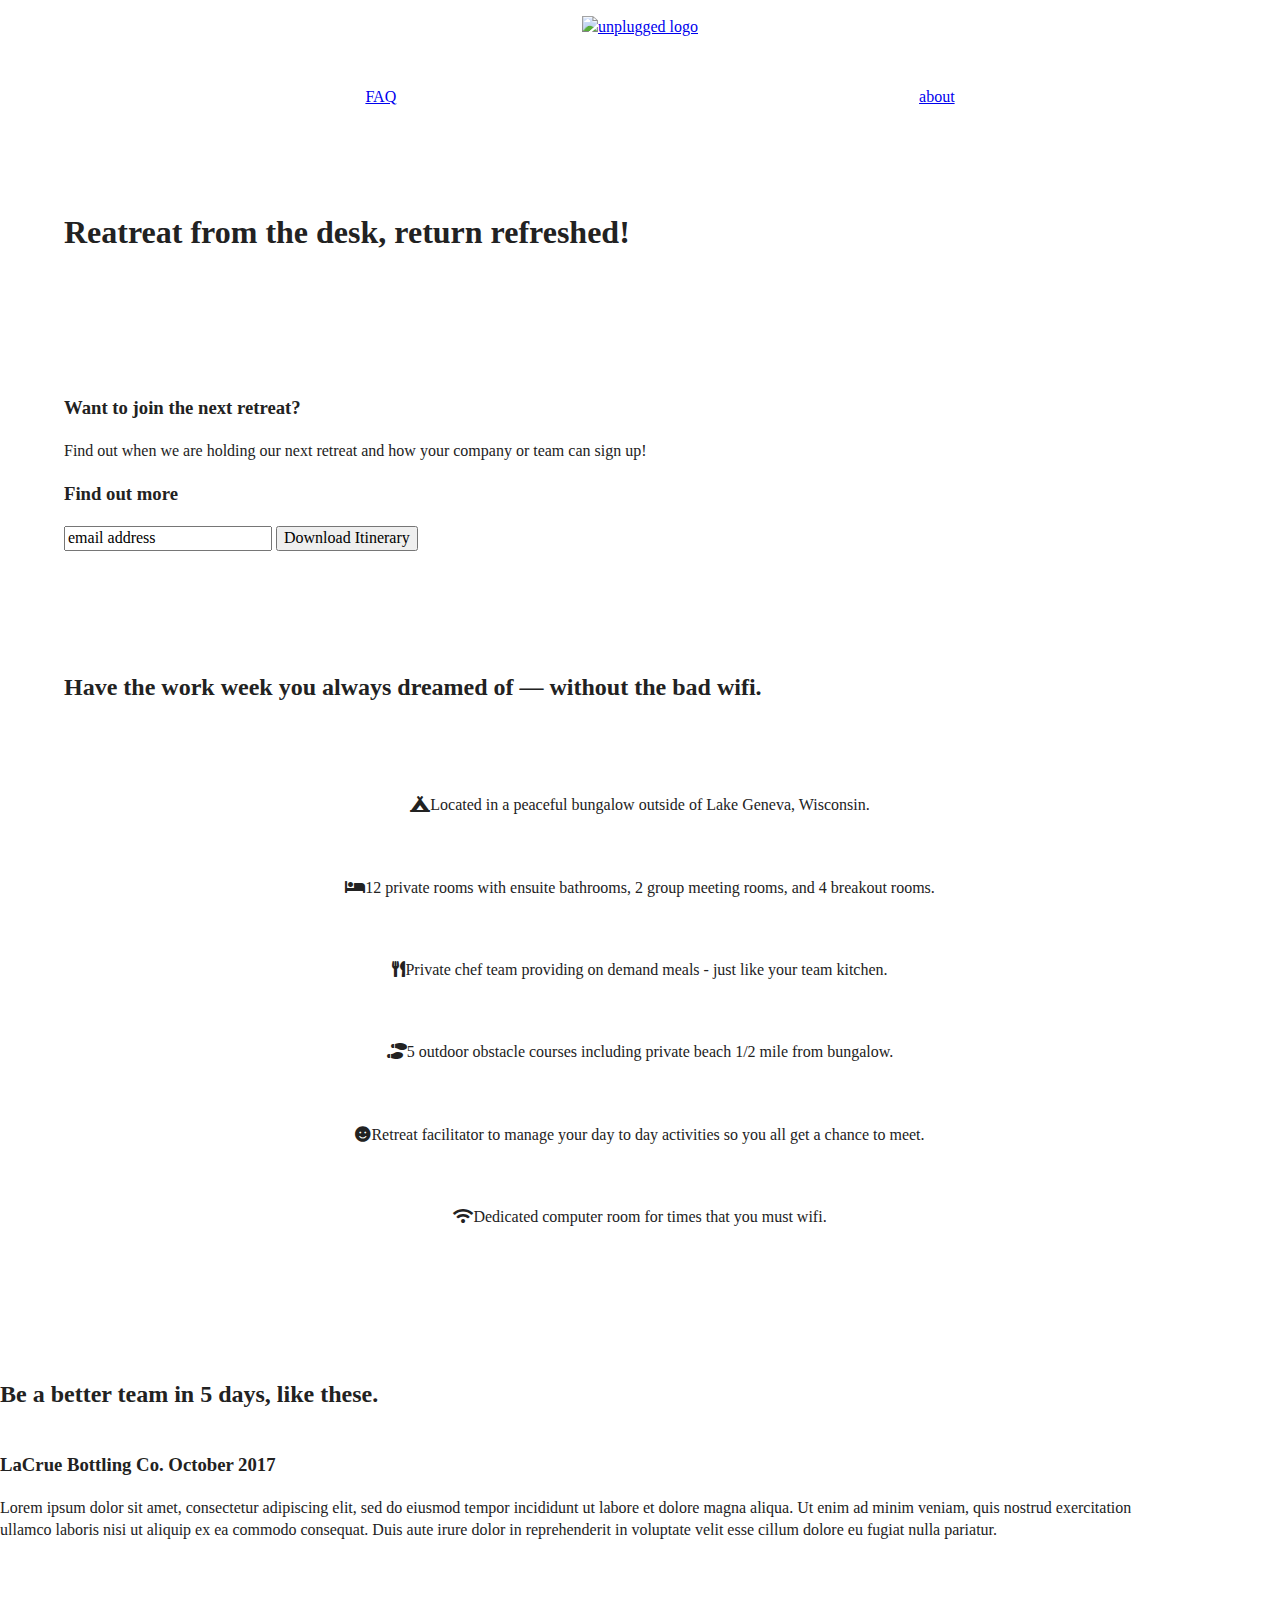
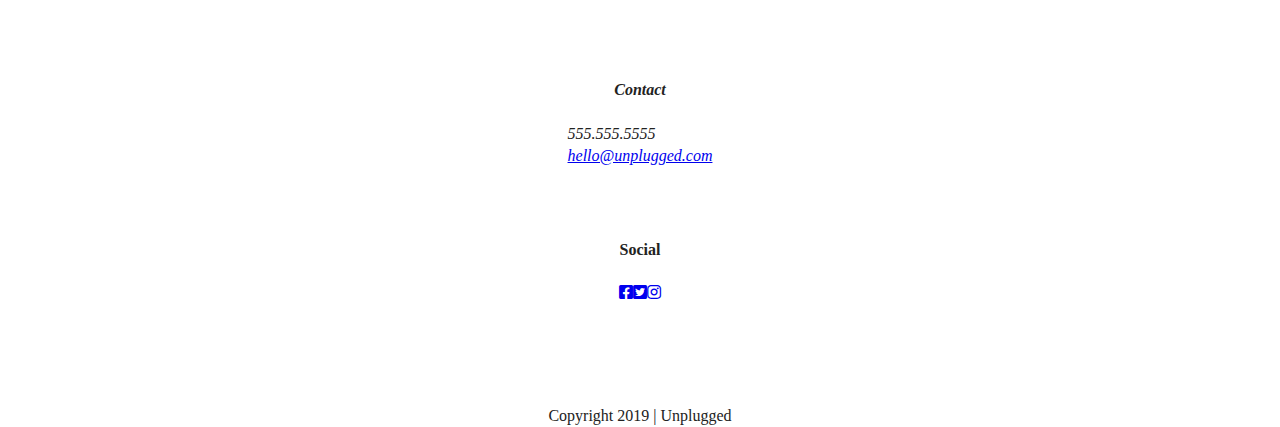
==== index.html @ 36cd07ba "flattening html and css" ====
<!doctype html>
<html class="no-js" lang="">

<head>
  <meta charset="utf-8">
  <title>Unplugged</title>
  <meta name="description" content="">
  <meta name="viewport" content="width=device-width, initial-scale=1">

  <link rel="manifest" href="site.webmanifest">
  <link rel="apple-touch-icon" href="icon.png">
  <!-- Place favicon.ico in the root directory -->

  <link rel="stylesheet" href="css/normalize.css">
  <link rel="stylesheet" href="css/main.css">
  <link href="css/all.css" rel="stylesheet">

  <meta name="theme-color" content="#fafafa">
</head>

<body>
 
<header>
  <div class="content-wrapper">
    <a href="#">
      <img src="" alt="unplugged logo" />
    </a>
    <div class="header-divider"></div>
      <nav>
        <ul>
          <li><a href="faqs/index.html" target="_blank">FAQ</a></li>
          <li><a href="about/index.html" target="_blank">about</a></li> 
        </ul>
      </nav>
    </div>
</header>

<main>

  <div class="hero-area">
    <div class="content-wrapper">
      <h1>Reatreat from the desk, return refreshed!</h1>
    </div>
  </div>

  <aside>
    <div class="content-wrapper">
      <div class="form-items">
        <h3>Want to join the next retreat?</h3>
        <p>Find out when we are holding our next retreat and how your company or team can sign up!</p>
      </div>
      <div class="form">
        <h3>Find out more</h3>
        <input type="text" name="name" value="email address" id="text-field"></input>
        <input type="button" value="Download Itinerary" id="submit-button"></input>
      </div>
    </div>
  </aside>

  <div class="features">
    <div class="content-wrapper">
    <h2>Have the work week you always dreamed of — without the bad wifi.</h2>
    <div class="features-item">
    <article class="features-item">
      <p><i class="fas fa-campground"></i></p>
      <p class="features-item-description">Located in a peaceful bungalow outside of Lake Geneva, Wisconsin.</p>
    </article>
    <article class="features-item">
      <p><i class="fas fa-bed"></i></p>
      <p class="features-item-description">12 private rooms with ensuite bathrooms, 2 group meeting rooms, and 4 breakout rooms.</p>
    </article>
    <article class="features-item">
      <p><i class="fas fa-utensils"></i></p>
      <p class="features-item-description">Private chef team providing on demand meals - just like your team kitchen.</p>
    </article>
    <article class="features-item">
      <p><i class="fas fa-shoe-prints"></i></p>
      <p class="features-item-description">5 outdoor obstacle courses including private beach 1/2 mile from bungalow.</p>
    </article>
    <article class="features-item">
      <p><i class="fas fa-smile"></i></p>
      <p class="features-item-description">Retreat facilitator to manage your day to day activities so you all get a chance to meet.</p>
    </article>
    <article class="features-item">
      <p><i class="fas fa-wifi"> </i></p>
      <p class="features-item-description">Dedicated computer room for times that you must wifi.</p>
    </article>
    </div>
    </div>
  </div>

  <div class="reviews">
    <div class="content-wrapper">
        <h2>Be a better team in 5 days, like these.</h2>
        <article>
          <div>
            <h3>LaCrue Bottling Co. October 2017</h3>
            <p>
              Lorem ipsum dolor sit amet, consectetur adipiscing elit, sed do eiusmod tempor incididunt ut labore et 
              dolore magna aliqua. Ut enim ad minim veniam, quis nostrud exercitation ullamco laboris nisi ut aliquip 
              ex ea commodo consequat. Duis aute irure dolor in reprehenderit in voluptate velit esse cillum dolore eu 
              fugiat nulla pariatur.
            </p>
          </div>
        </article>
        </div>
      </div>

</main>

<footer>
  <div class="content-wrapper">
    <div class="footer-items">
      <address class="contact">
      <h4>Contact</h4>
      <p>
        555.555.5555<br />
        <a href="mailto:hello@unplugged.com">hello@unplugged.com</a>
      </p>
      </address>
      <div class="social">
        <h4>Social</h4>
        <div class="social-icons">
          <p>
          <a href="#"><i class="fab fa-facebook-square"></i></a>
          </p>
          <a href="#"><i class="fab fa-twitter-square"></i></a>
          </p>
          <a href="#"><i class="fab fa-instagram"></i></a>
        </p>
      </div>
    </div>
  </div>
</div>
    <div class="footer-divider">
      <p>Copyright 2019 | Unplugged</p>
    </div>
</footer>







  <script src="js/vendor/modernizr-3.7.1.min.js"></script>
  <script src="https://code.jquery.com/jquery-3.4.1.min.js" integrity="sha256-CSXorXvZcTkaix6Yvo6HppcZGetbYMGWSFlBw8HfCJo=" crossorigin="anonymous"></script>
  <script>window.jQuery || document.write('<script src="js/vendor/jquery-3.4.1.min.js"><\/script>')</script>
  <script src="js/plugins.js"></script>
  <script src="js/main.js"></script>

  <!-- Google Analytics: change UA-XXXXX-Y to be your site's ID. -->
  <script>
    window.ga = function () { ga.q.push(arguments) }; ga.q = []; ga.l = +new Date;
    ga('create', 'UA-XXXXX-Y', 'auto'); ga('set','transport','beacon'); ga('send', 'pageview')
  </script>
  <script src="https://www.google-analytics.com/analytics.js" async></script>
</body>

</html>
---- css/main.css ----
/*! HTML5 Boilerplate v7.2.0 | MIT License | https://html5boilerplate.com/ */

/* main.css 2.0.0 | MIT License | https://github.com/h5bp/main.css#readme */
/*
 * What follows is the result of much research on cross-browser styling.
 * Credit left inline and big thanks to Nicolas Gallagher, Jonathan Neal,
 * Kroc Camen, and the H5BP dev community and team.
 */

/* ==========================================================================
   Base styles: opinionated defaults
   ========================================================================== */

html {
  color: #222;
  font-size: 1em;
  line-height: 1.4;
}

/*
 * Remove text-shadow in selection highlight:
 * https://twitter.com/miketaylr/status/12228805301
 *
 * Vendor-prefixed and regular ::selection selectors cannot be combined:
 * https://stackoverflow.com/a/16982510/7133471
 *
 * Customize the background color to match your design.
 */

::-moz-selection {
  background: #b3d4fc;
  text-shadow: none;
}

::selection {
  background: #b3d4fc;
  text-shadow: none;
}

/*
 * A better looking default horizontal rule
 */

hr {
  display: block;
  height: 1px;
  border: 0;
  border-top: 1px solid #ccc;
  margin: 1em 0;
  padding: 0;
}

/*
 * Remove the gap between audio, canvas, iframes,
 * images, videos and the bottom of their containers:
 * https://github.com/h5bp/html5-boilerplate/issues/440
 */

audio,
canvas,
iframe,
img,
svg,
video {
  vertical-align: middle;
}

/*
 * Remove default fieldset styles.
 */

fieldset {
  border: 0;
  margin: 0;
  padding: 0;
}

/*
 * Allow only vertical resizing of textareas.
 */

textarea {
  resize: vertical;
}

/* ==========================================================================
   Browser Upgrade Prompt
   ========================================================================== */

.browserupgrade {
  margin: 0.2em 0;
  background: #ccc;
  color: #000;
  padding: 0.2em 0;
}

/* ==========================================================================
   Author's custom styles
   ========================================================================== 
*/


.content-wrapper {
  width: 90%;
  margin: 50px 0;
}

/*
===================================================
                HOMEPAGE
===================================================
-------------MOBILE BASE STYLES-------------

*************HEADER/FOOTER*************
*/


header,
footer {
  display: flex;
  justify-content: center;
  align-items: center;
  flex-flow: row wrap;
}

header {
  padding: 15px 0;
}

header .content-wrapper {
  display: flex;
  justify-content: center;
  align-items: center;
  flex-flow: row wrap;
  margin: 0;
}

.header-divider {
  width: 100%;
  height: 1px;
  margin: 10px 0 20px 0;
}

header nav {
  display: flex;
  justify-content: space-around;
  align-items: center;
  flex-flow: row wrap;
  width: 100%;

}

header nav ul {
  display: flex;
  justify-content: space-around;
  width: 100%;
}

header nav ul li {
  list-style: none;

}

header nav ul li a {

}

footer {
  flex-direction: column;
}

footer p {
  margin: 0;
}

footer .content-wrapper {
  width: 55%;
  margin: 50px;
}

footer .contact {
  margin-bottom: 50px;
}

footer .social,
footer .contact {
  display: flex;
  justify-content: center;
  align-items: center;
  flex-flow: column wrap;
}


footer .social-icons {
  display: flex; 
  justify-content: space-between;
  align-items: center;
  margin-bottom: 50px;
}


/*-------- hero area --------*/

.hero-area {
  display: flex;
  justify-content: center;
  flex-flow: row wrap;
}


aside {
  display: flex;
  justify-content: center;
  align-items: center;
  flex-flow: row wrap;

}
/*

.form {
  display: flex;
  justify-content: center;
  flex-direction: column;
}

input {
  display: flex;
  align-items: center;
  flex-direction: column;
  height: 100%;
}

/*-----features------*/

.features {
  display: flex;
  justify-content: center;
  flex-flow: row wrap;
}

.features h2 {
  margin-bottom: 60px;
}

.features article {
  width: 55%;
  margin: 30px 0;

}

.features-item {
  display: flex;
  justify-content: center;
  align-items: center;
  flex-flow: row wrap;

}

.features p {
  margin: 0;

}


/*-----reviews------*/

.reviews {
  display: flex;
  justify-items: center;
  flex-flow: row wrap;

} 

.reviews h2 {
  margin-bottom: 40px;
}

.review h3 {
  width: 55%;
  margin: 20px;
}




/*
=======================================
              ABOUT
=======================================
------mobile styles - faq, main -------

*/

.mission-container {
  display: flex;
  justify-content: center;
  
}

.mission-items {
 
}

.mission-items-description {
  display: flex;
  justify-content: center;
  flex-flow: row wrap;
  width: 100%;
}

.map-container {

}

.map-items {

}

.contact-container {
  display: flex;
  justify-content: center;

}

.contact-items {

}

.contact-items-address {

}


/*
=========================================
                FAQ
=========================================


-----mobile styles - about, main------*/

.faq-container {
  display: flex;
  justify-content: center;
}

.faq-items {

}

.faq-question {
  display: flex;
  justify-content: center;
  flex-flow: column wrap;
  width: 100%;

}



/* ==========================================================================
   Helper classes
   ========================================================================== */

/*
 * Hide visually and from screen readers
 */

.hidden {
  display: none !important;
}

/*
* Hide only visually, but have it available for screen readers:
* https://snook.ca/archives/html_and_css/hiding-content-for-accessibility
*
* 1. For long content, line feeds are not interpreted as spaces and small width
*    causes content to wrap 1 word per line:
*    https://medium.com/@jessebeach/beware-smushed-off-screen-accessible-text-5952a4c2cbfe
*/

.sr-only {
  border: 0;
  clip: rect(0, 0, 0, 0);
  height: 1px;
  margin: -1px;
  overflow: hidden;
  padding: 0;
  position: absolute;
  white-space: nowrap;
  width: 1px;
  /* 1 */
}

/*
* Extends the .sr-only class to allow the element
* to be focusable when navigated to via the keyboard:
* https://www.drupal.org/node/897638
*/

.sr-only.focusable:active,
.sr-only.focusable:focus {
  clip: auto;
  height: auto;
  margin: 0;
  overflow: visible;
  position: static;
  white-space: inherit;
  width: auto;
}

/*
* Hide visually and from screen readers, but maintain layout
*/

.invisible {
  visibility: hidden;
}

/*
* Clearfix: contain floats
*
* For modern browsers
* 1. The space content is one way to avoid an Opera bug when the
*    `contenteditable` attribute is included anywhere else in the document.
*    Otherwise it causes space to appear at the top and bottom of elements
*    that receive the `clearfix` class.
* 2. The use of `table` rather than `block` is only necessary if using
*    `:before` to contain the top-margins of child elements.
*/

.clearfix:before,
.clearfix:after {
  content: " ";
  /* 1 */
  display: table;
  /* 2 */
}

.clearfix:after {
  clear: both;
}

/* ==========================================================================
   EXAMPLE Media Queries for Responsive Design.
   These examples override the primary ('mobile first') styles.
   Modify as content requires.
   ========================================================================== */

@media only screen and (min-width: 35em) {
  /* Style adjustments for viewports that meet the condition */
}

@media print,
  (-webkit-min-device-pixel-ratio: 1.25),
  (min-resolution: 1.25dppx),
  (min-resolution: 120dpi) {
  /* Style adjustments for high resolution devices */
}

/* ==========================================================================
   Print styles.
   Inlined to avoid the additional HTTP request:
   https://www.phpied.com/delay-loading-your-print-css/
   ========================================================================== */

@media print {
  *,
  *:before,
  *:after {
    background: transparent !important;
    color: #000 !important;
    /* Black prints faster */
    -webkit-box-shadow: none !important;
    box-shadow: none !important;
    text-shadow: none !important;
  }
  a,
  a:visited {
    text-decoration: underline;
  }
  a[href]:after {
    content: " (" attr(href) ")";
  }
  abbr[title]:after {
    content: " (" attr(title) ")";
  }
  /*
     * Don't show links that are fragment identifiers,
     * or use the `javascript:` pseudo protocol
     */
  a[href^="#"]:after,
  a[href^="javascript:"]:after {
    content: "";
  }
  pre {
    white-space: pre-wrap !important;
  }
  pre,
  blockquote {
    border: 1px solid #999;
    page-break-inside: avoid;
  }
  /*
     * Printing Tables:
     * https://web.archive.org/web/20180815150934/http://css-discuss.incutio.com/wiki/Printing_Tables
     */
  thead {
    display: table-header-group;
  }
  tr,
  img {
    page-break-inside: avoid;
  }
  p,
  h2,
  h3 {
    orphans: 3;
    widows: 3;
  }
  h2,
  h3 {
    page-break-after: avoid;
  }
}
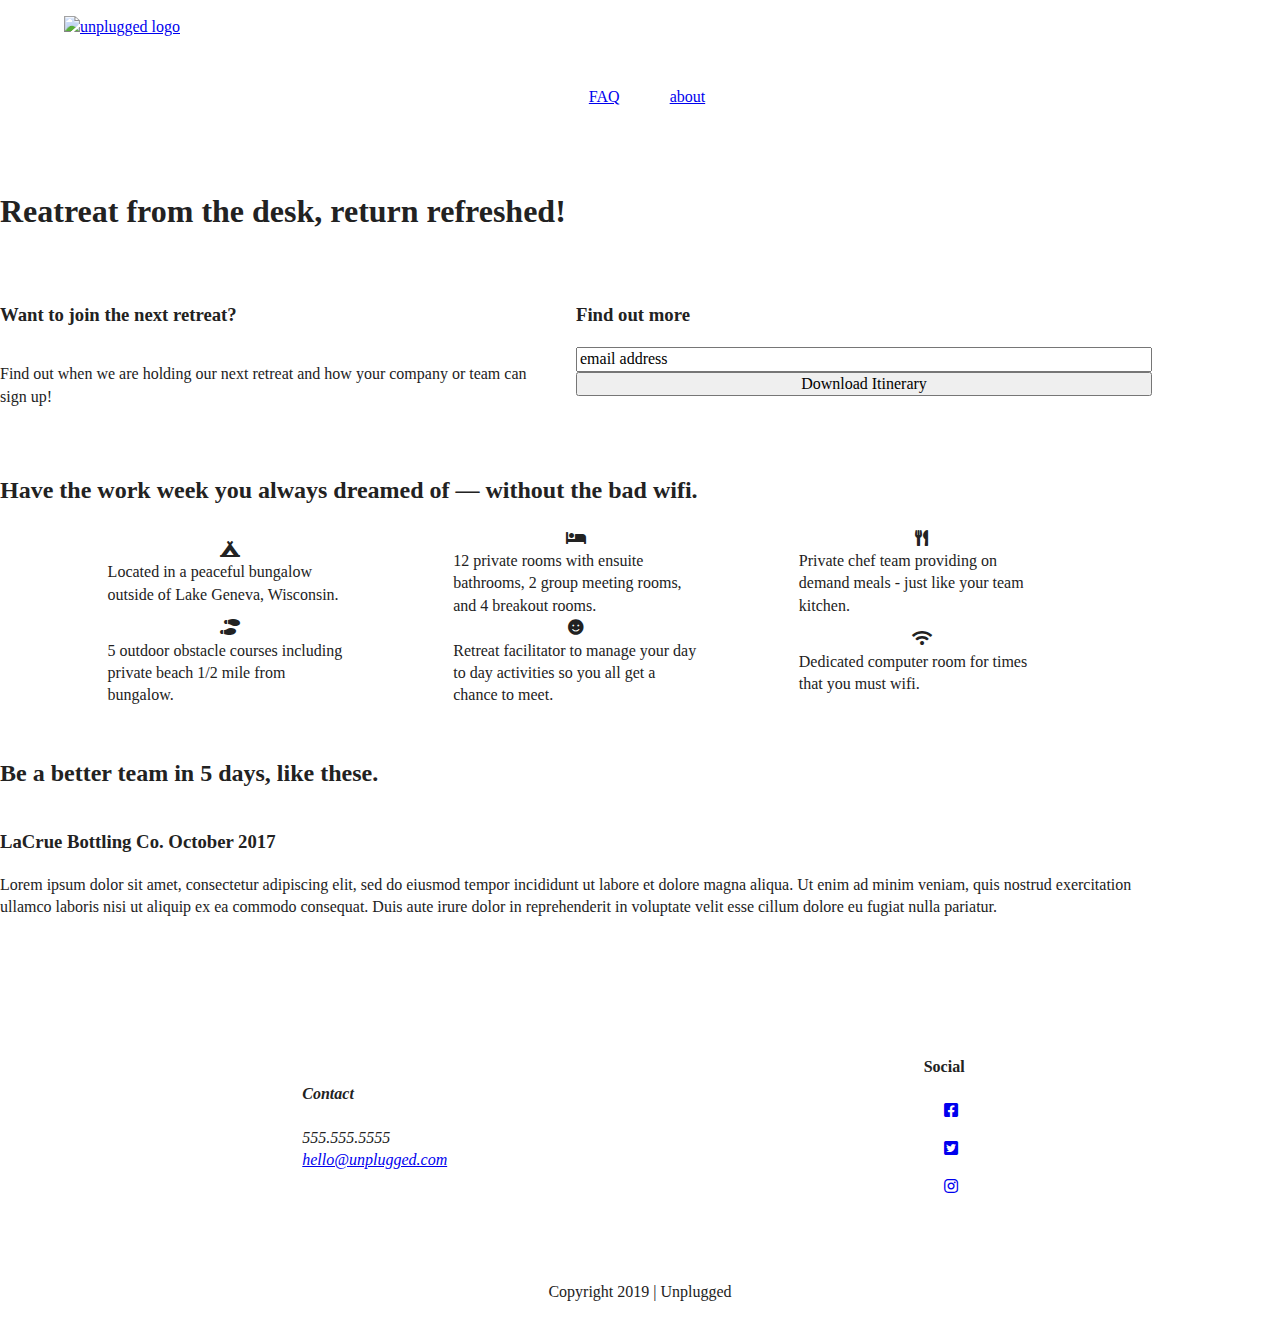
==== commit 553854ab: "adding flexbox and  media query breakpoints" ====
--- a/index.html
+++ b/index.html
@@ -124,9 +124,9 @@
           <p>
           <a href="#"><i class="fab fa-facebook-square"></i></a>
           </p>
-          <a href="#"><i class="fab fa-twitter-square"></i></a>
+          <p><a href="#"><i class="fab fa-twitter-square"></i></a>
           </p>
-          <a href="#"><i class="fab fa-instagram"></i></a>
+          <p><a href="#"><i class="fab fa-instagram"></i></a>
         </p>
       </div>
     </div>
--- a/css/main.css
+++ b/css/main.css
@@ -143,11 +143,10 @@
 
 header nav {
   display: flex;
-  justify-content: space-around;
-  align-items: center;
-  flex-flow: row wrap;
-  width: 100%;
-
+  justify-content: space-between;
+  align-items: center;
+  flex-flow: row wrap;
+  width: 60%;
 }
 
 header nav ul {
@@ -159,7 +158,6 @@
 header nav ul li {
   list-style: none;
 
-}
 
 header nav ul li a {
 
@@ -248,7 +246,7 @@
 
 }
 
-.features-item {
+.features .features-item {
   display: flex;
   justify-content: center;
   align-items: center;
@@ -291,43 +289,29 @@
 
 */
 
-.mission-container {
-  display: flex;
-  justify-content: center;
-  
-}
-
-.mission-items {
- 
-}
-
-.mission-items-description {
-  display: flex;
-  justify-content: center;
-  flex-flow: row wrap;
-  width: 100%;
-}
-
-.map-container {
-
-}
-
-.map-items {
-
-}
-
-.contact-container {
-  display: flex;
-  justify-content: center;
-
-}
-
-.contact-items {
-
-}
-
-.contact-items-address {
-
+.mission {
+  display: flex;
+  justify-content: center;
+  align-items: center;
+  flex-flow: row wrap;
+}
+
+
+.map {
+
+}
+}
+
+.contact-info {
+  display: flex;
+  justify-content: center;
+  align-items: center;
+  flex-flow: row wrap;
+
+}
+
+p .contact-info {
+  margin: 0;
 }
 
 
@@ -339,20 +323,27 @@
 
 -----mobile styles - about, main------*/
 
-.faq-container {
-  display: flex;
-  justify-content: center;
-}
-
-.faq-items {
-
+.faq {
+  display: flex;
+  justify-content: center;
+  align-items: center;
+  flex-flow: row wrap;
+}
+
+.faq .content-wrapper {
+  display: flex;
+  justify-content: center;
+  align-items: center;
+  flex-flow: row wrap;
+  margin: 50px 0 0 0;
+}
+
+.faq h2 {
+  margin-bottom: 40px;
 }
 
 .faq-question {
-  display: flex;
-  justify-content: center;
-  flex-flow: column wrap;
-  width: 100%;
+  margin-bottom: 50px;
 
 }
 
@@ -447,6 +438,93 @@
    Modify as content requires.
    ========================================================================== */
 
+@media only screen and (min-width: 768px) {
+  header {
+    display: flex;
+    justify-content: space-around;
+
+  }
+
+  header .content-wrapper {
+    display: flex;
+    justify-content: flex-start;
+  }
+
+  header nav ul {
+    display: flex;
+    justify-content: flex-end;
+  }
+
+  header nav ul li {
+    padding-right: 50px;
+  }
+
+  aside .content-wrapper {
+    display: flex;
+    justify-content: space-around;
+    flex-flow: row wrap;
+  }
+
+  .form-items {
+    display: flex;
+    flex-flow: column wrap;
+    flex-basis: 50%;
+  }
+
+  .form {
+    display: flex;
+    flex-flow: column wrap;
+    flex-basis: 50%; 
+  }
+
+  .form-items p {
+    padding-right: 20px;
+  }
+  
+
+  .features-item {
+    display: flex;
+    justify-content: center;
+    align-items: center;
+    flex-flow: row wrap;
+    flex-basis: 40%;
+    width: 100%
+  }
+
+  .features-item p {
+    margin: 0 50px;
+  }
+
+  .reviews article {
+    display: flex;
+    justify-content: flex-end;
+    flex-flow: row wrap;
+  }
+
+  .footer-items {
+    display: flex;
+    justify-content: space-around;
+    align-items: center;
+  }
+
+  .social-icons p {
+    padding: 0 20px;
+  }
+
+}
+
+@media only screen and (min-width: 1200px) {
+
+  .features-item {
+    display: flex;
+    justify-content: center;
+    align-items: center;
+    flex-flow: row wrap;
+    flex-basis: 30%;
+  }
+  
+}
+
 @media only screen and (min-width: 35em) {
   /* Style adjustments for viewports that meet the condition */
 }
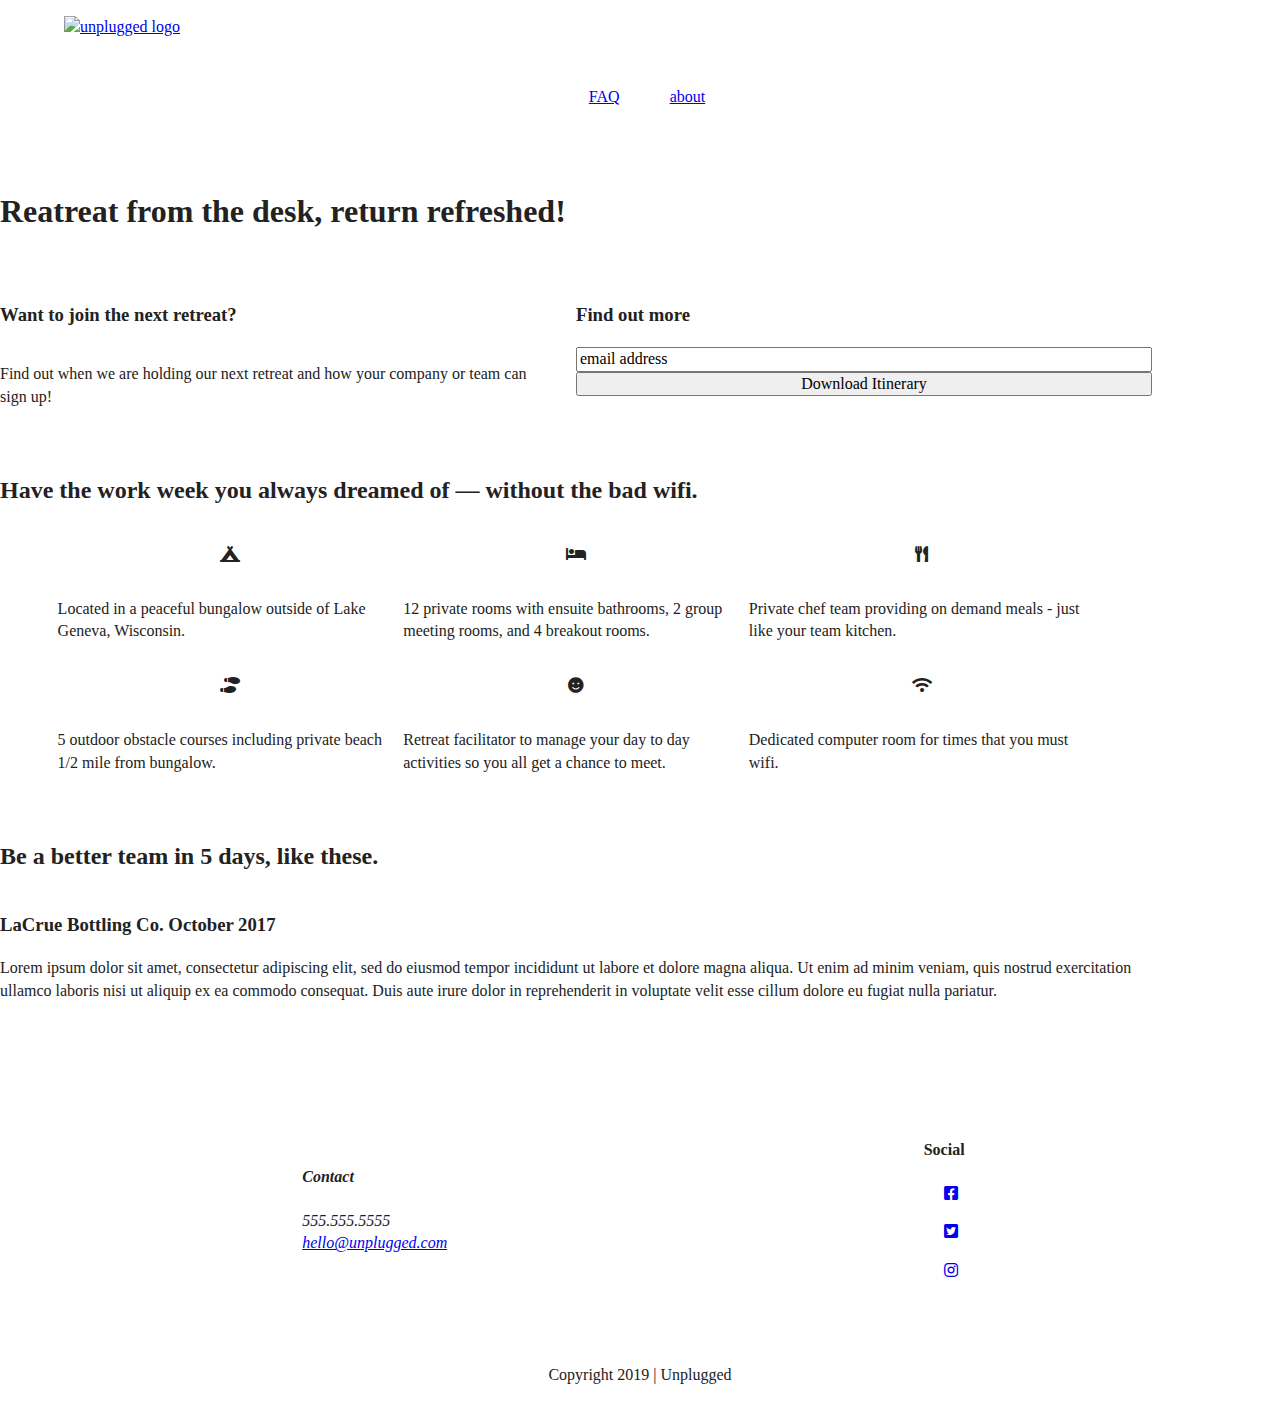
==== commit 5dac163b: "updating class names" ====
--- a/index.html
+++ b/index.html
@@ -37,11 +37,11 @@
 
 <main>
 
-  <div class="hero-area">
+  <section class="hero-area">
     <div class="content-wrapper">
       <h1>Reatreat from the desk, return refreshed!</h1>
     </div>
-  </div>
+  </section>
 
   <aside>
     <div class="content-wrapper">
@@ -57,7 +57,7 @@
     </div>
   </aside>
 
-  <div class="features">
+  <section class="features">
     <div class="content-wrapper">
     <h2>Have the work week you always dreamed of — without the bad wifi.</h2>
     <div class="features-item">
@@ -87,9 +87,9 @@
     </article>
     </div>
     </div>
-  </div>
+  </section>
 
-  <div class="reviews">
+  <section class="reviews">
     <div class="content-wrapper">
         <h2>Be a better team in 5 days, like these.</h2>
         <article>
@@ -104,7 +104,7 @@
           </div>
         </article>
         </div>
-      </div>
+      </section>
 
 </main>
 
--- a/css/main.css
+++ b/css/main.css
@@ -491,10 +491,10 @@
     width: 100%
   }
 
-  .features-item p {
+  /*.features-item p {
     margin: 0 50px;
   }
-
+*/
   .reviews article {
     display: flex;
     justify-content: flex-end;
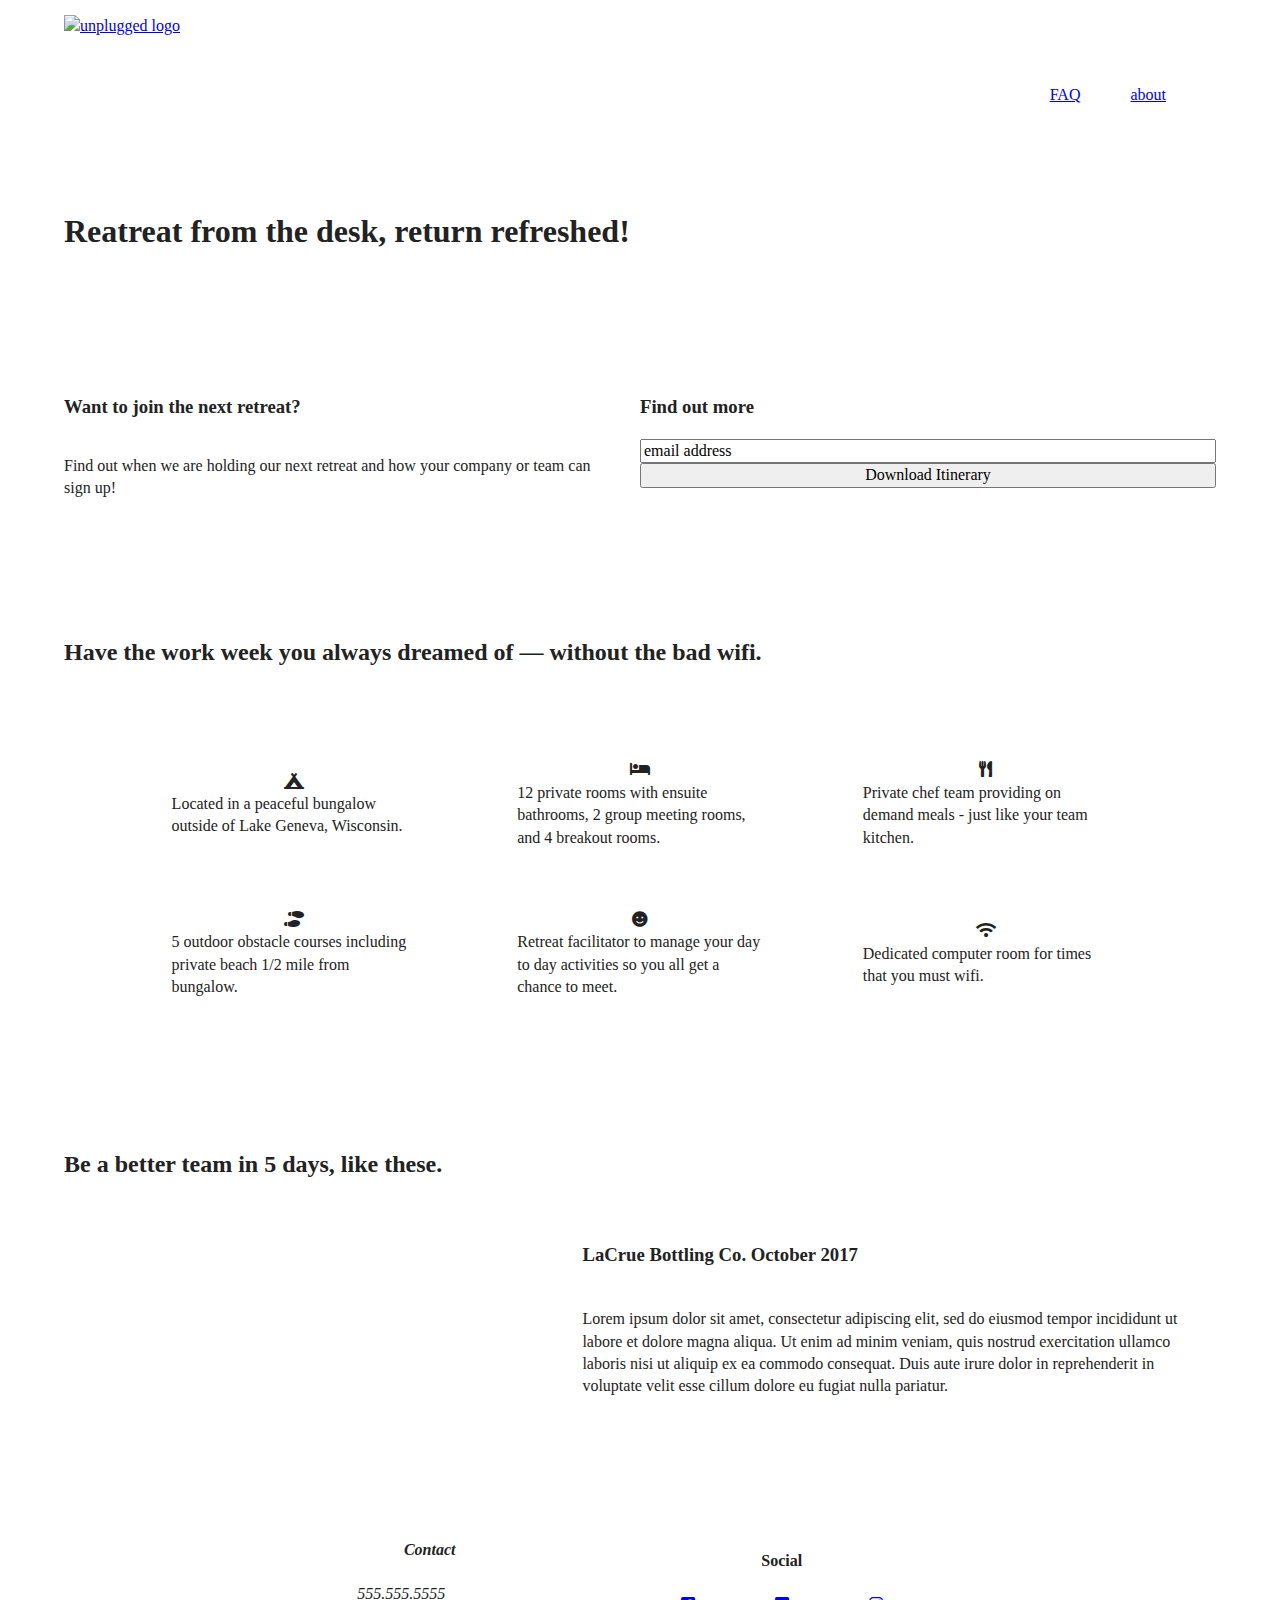
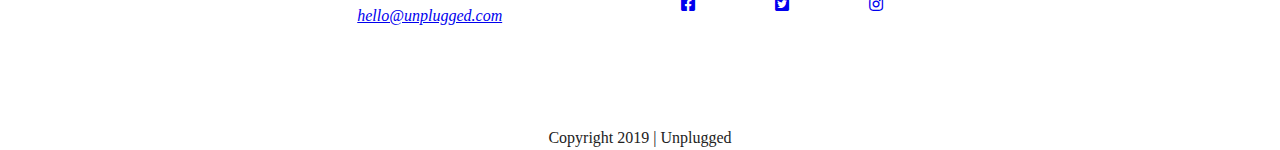
==== commit aeb0a4bf: "more changes to tablet flexbox styles" ====
--- a/index.html
+++ b/index.html
@@ -92,19 +92,14 @@
   <section class="reviews">
     <div class="content-wrapper">
         <h2>Be a better team in 5 days, like these.</h2>
+        <div class="reviews-content">
         <article>
-          <div>
             <h3>LaCrue Bottling Co. October 2017</h3>
-            <p>
-              Lorem ipsum dolor sit amet, consectetur adipiscing elit, sed do eiusmod tempor incididunt ut labore et 
-              dolore magna aliqua. Ut enim ad minim veniam, quis nostrud exercitation ullamco laboris nisi ut aliquip 
-              ex ea commodo consequat. Duis aute irure dolor in reprehenderit in voluptate velit esse cillum dolore eu 
-              fugiat nulla pariatur.
-            </p>
-          </div>
+            <p>Lorem ipsum dolor sit amet, consectetur adipiscing elit, sed do eiusmod tempor incididunt ut labore et dolore magna aliqua. Ut enim ad minim veniam, quis nostrud exercitation ullamco laboris nisi ut aliquip ex ea commodo consequat. Duis aute irure dolor in reprehenderit in voluptate velit esse cillum dolore eu fugiat nulla pariatur.</p>
         </article>
         </div>
-      </section>
+      </div>
+    </section>
 
 </main>
 
--- a/css/main.css
+++ b/css/main.css
@@ -157,7 +157,7 @@
 
 header nav ul li {
   list-style: none;
-
+}
 
 header nav ul li a {
 
@@ -196,6 +196,9 @@
   margin-bottom: 50px;
 }
 
+.fab {
+  padding: 0 20px;
+}
 
 /*-------- hero area --------*/
 
@@ -213,6 +216,7 @@
   flex-flow: row wrap;
 
 }
+
 /*
 
 .form {
@@ -271,9 +275,10 @@
 
 .reviews h2 {
   margin-bottom: 40px;
-}
-
-.review h3 {
+
+}
+
+.reviews h3 {
   width: 55%;
   margin: 20px;
 }
@@ -299,7 +304,6 @@
 
 .map {
 
-}
 }
 
 .contact-info {
@@ -442,12 +446,21 @@
   header {
     display: flex;
     justify-content: space-around;
-
   }
 
   header .content-wrapper {
     display: flex;
     justify-content: flex-start;
+  }
+
+  header img {
+    display: flex;
+    justify-content: flex-start;
+    align-items: center;
+  }
+
+  header nav {
+    width: 100%;
   }
 
   header nav ul {
@@ -488,19 +501,33 @@
     align-items: center;
     flex-flow: row wrap;
     flex-basis: 40%;
-    width: 100%
-  }
-
-  /*.features-item p {
+  }
+
+  .features-item p {
     margin: 0 50px;
   }
-*/
-  .reviews article {
+
+  .reviews {
+    display: flex;
+    justify-content: center;
+    align-items: center;
+    flex-flow: row wrap;
+  }
+  
+  .reviews-content article {
     display: flex;
     justify-content: flex-end;
     flex-flow: row wrap;
   }
 
+  .reviews-content h3,
+  .reviews-content article p {
+    display: flex;
+    justify-items: center;
+    flex-basis: 55%;
+    margin: 20px 0;
+  }
+
   .footer-items {
     display: flex;
     justify-content: space-around;
@@ -509,6 +536,18 @@
 
   .social-icons p {
     padding: 0 20px;
+  }
+
+  .faq h2 {
+    width: 80%;
+  }
+
+  .faq-question {
+    display: flex;
+    justify-content: flex-start;
+    flex-flow: row wrap;
+    flex-basis: 40%;
+    margin: 0;
   }
 
 }
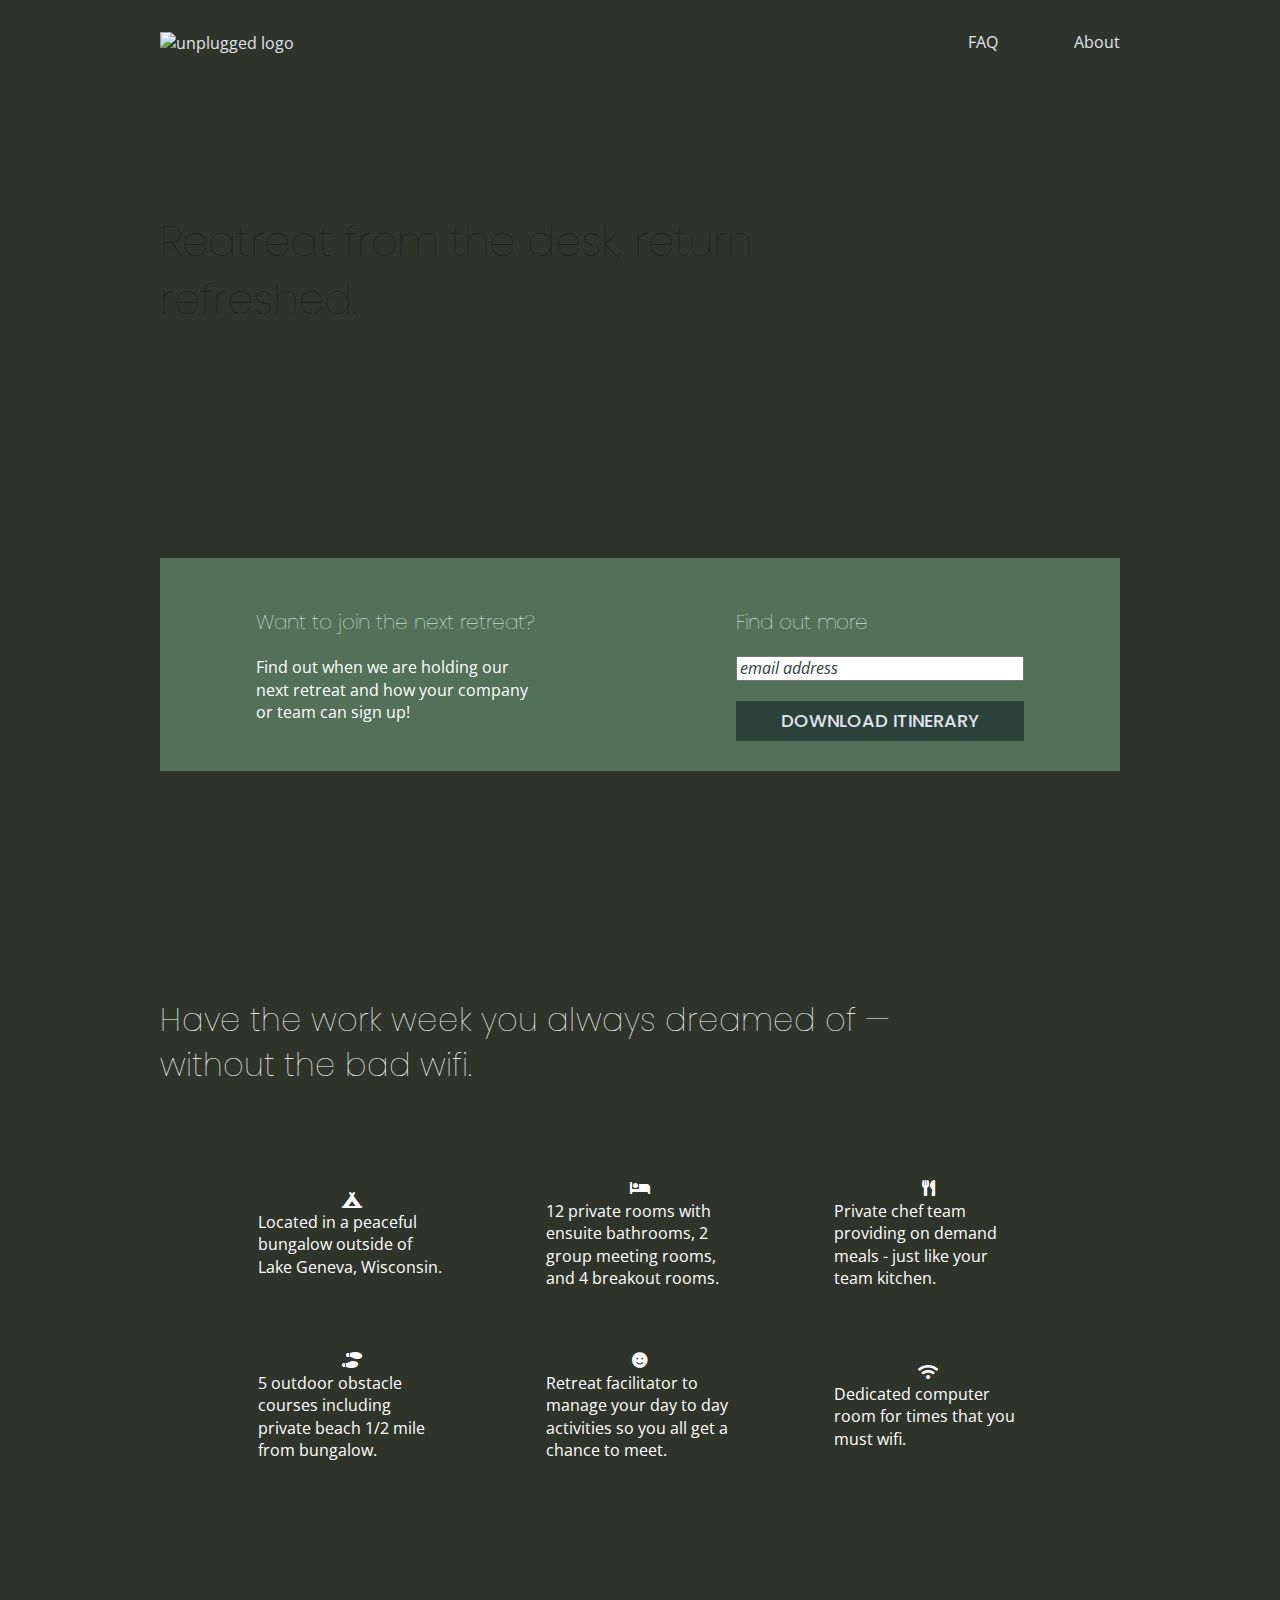
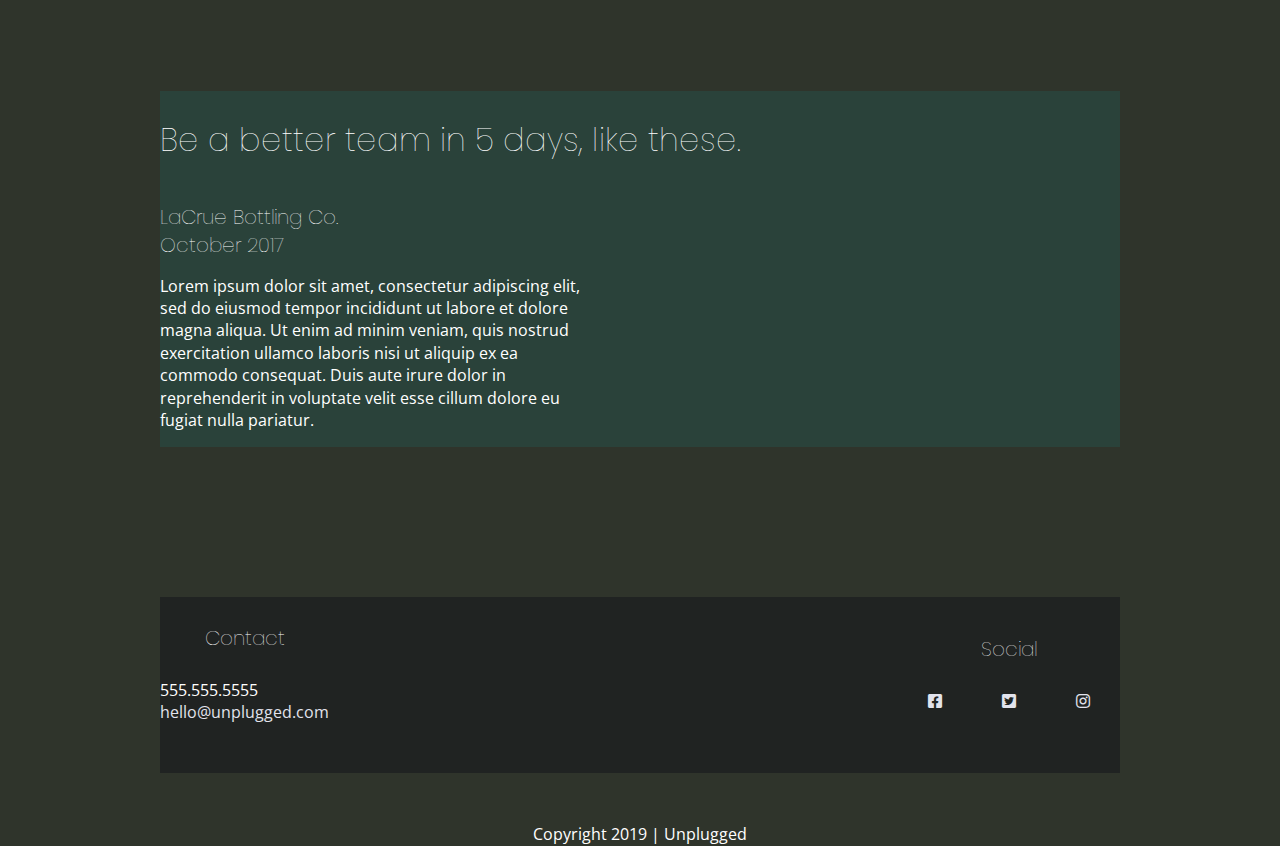
==== commit 84797153: "styling colors" ====
--- a/index.html
+++ b/index.html
@@ -6,6 +6,7 @@
   <title>Unplugged</title>
   <meta name="description" content="">
   <meta name="viewport" content="width=device-width, initial-scale=1">
+  <meta name="theme-color" content="#fafafa">
 
   <link rel="manifest" href="site.webmanifest">
   <link rel="apple-touch-icon" href="icon.png">
@@ -15,7 +16,9 @@
   <link rel="stylesheet" href="css/main.css">
   <link href="css/all.css" rel="stylesheet">
 
-  <meta name="theme-color" content="#fafafa">
+  <!--Google fonts-->
+  <link href="https://fonts.googleapis.com/css?family=Open+Sans:400,700|Poppins:500,700" rel="stylesheet">
+
 </head>
 
 <body>
@@ -39,7 +42,7 @@
 
   <section class="hero-area">
     <div class="content-wrapper">
-      <h1>Reatreat from the desk, return refreshed!</h1>
+      <h1>Reatreat from the desk, return refreshed.</h1>
     </div>
   </section>
 
--- a/css/main.css
+++ b/css/main.css
@@ -99,6 +99,62 @@
    ========================================================================== 
 */
 
+html {
+  font-size: 16px;
+}
+
+body {
+  background-color: #2f342b;
+  font-family: "Open Sans", sans-serif;
+  font-size: 1em;
+}
+
+ol,
+ul {
+  list-style: none;
+  text-decoration: none;
+  text-transform: capitalize;
+
+}
+
+a {
+  color: #e2e3ed;
+  text-decoration: none;
+
+}
+
+h1 {
+  font-family: "Poppins", sans-serif;
+  font-size: 2.625em;
+  font-weight: lighter;
+}
+
+h2 {
+  font-family: "Poppins", sans-serif;
+  font-size: 2em;
+  font-weight: lighter;
+}
+
+h3,
+h4 {
+  font-family: "Poppins", sans-serif;
+  font-size: 1.25em;
+  font-weight: lighter;
+}
+
+img {
+
+}
+
+figure {
+
+}
+
+address {
+  font-style: normal;
+}
+
+
 
 .content-wrapper {
   width: 90%;
@@ -155,16 +211,9 @@
   width: 100%;
 }
 
-header nav ul li {
-  list-style: none;
-}
-
-header nav ul li a {
-
-}
-
 footer {
   flex-direction: column;
+  color: white;
 }
 
 footer p {
@@ -217,19 +266,9 @@
 
 }
 
-/*
-
-.form {
-  display: flex;
-  justify-content: center;
-  flex-direction: column;
-}
-
-input {
-  display: flex;
-  align-items: center;
-  flex-direction: column;
-  height: 100%;
+aside .content-wrapper {
+  background-color: #527158;
+  color: white;
 }
 
 /*-----features------*/
@@ -238,6 +277,7 @@
   display: flex;
   justify-content: center;
   flex-flow: row wrap;
+  color: white;
 }
 
 .features h2 {
@@ -272,6 +312,11 @@
   flex-flow: row wrap;
 
 } 
+
+.reviews .content-wrapper {
+  background-color: #2a423a;
+  color: white;
+}
 
 .reviews h2 {
   margin-bottom: 40px;
@@ -301,11 +346,6 @@
   flex-flow: row wrap;
 }
 
-
-.map {
-
-}
-
 .contact-info {
   display: flex;
   justify-content: center;
@@ -351,7 +391,32 @@
 
 }
 
-
+/*-----form------*/
+aside .form-items,
+aside .form {
+  margin: 30px 0;
+}
+ 
+input[type=text] {
+  box-sizing: border-box;
+  width: 100%;
+  color: #2a423a;
+  font-style: italic;
+}
+ 
+input[type=button] {
+  width: 100%;
+  padding: 10px 0;
+  margin-top: 20px;
+  background-color: #2a423a;
+  font-family: 'Poppins', Helvetica, Arial, sans-serif;
+  font-weight: 500;
+  font-size: 1.125em;
+  color: #e2e3ed;
+  border: none;
+  text-align: center;
+  text-transform: uppercase;
+}
 
 /* ==========================================================================
    Helper classes
@@ -443,99 +508,123 @@
    ========================================================================== */
 
 @media only screen and (min-width: 768px) {
+
+  .content-wrapper {
+    max-width: 640px;
+    margin: 100px 0;
+  }
+
+  /*------header-------*/
+
   header {
-    display: flex;
     justify-content: space-around;
   }
 
   header .content-wrapper {
-    display: flex;
-    justify-content: flex-start;
-  }
-
-  header img {
-    display: flex;
-    justify-content: flex-start;
-    align-items: center;
-  }
+    width: 100%;
+    justify-content: space-between;
+  }
+
 
   header nav {
-    width: 100%;
+    width: 20%;
   }
 
   header nav ul {
-    display: flex;
-    justify-content: flex-end;
-  }
-
-  header nav ul li {
-    padding-right: 50px;
-  }
+    justify-content: space-between;
+  }
+
+  .header-divider {
+    display: none;
+  }
+
+/*------aside---------*/
 
   aside .content-wrapper {
     display: flex;
-    justify-content: space-around;
+    justify-content: space-between;
     flex-flow: row wrap;
   }
 
-  .form-items {
-    display: flex;
-    flex-flow: column wrap;
-    flex-basis: 50%;
-  }
-
+  .form-items,
   .form {
-    display: flex;
-    flex-flow: column wrap;
-    flex-basis: 50%; 
-  }
-
-  .form-items p {
-    padding-right: 20px;
-  }
-  
+    width: 35%;
+    margin: 0;
+  }
+
+/*------features---------*/
 
   .features-item {
     display: flex;
     justify-content: center;
     align-items: center;
-    flex-flow: row wrap;
-    flex-basis: 40%;
+    flex-flow: column wrap;
+    flex-basis: 50%;
   }
 
   .features-item p {
     margin: 0 50px;
   }
 
+/*------reviews-------*/
   .reviews {
     display: flex;
     justify-content: center;
-    align-items: center;
     flex-flow: row wrap;
   }
-  
-  .reviews-content article {
+
+  .reviews-article {
     display: flex;
-    justify-content: flex-end;
-    flex-flow: row wrap;
-  }
-
-  .reviews-content h3,
-  .reviews-content article p {
-    display: flex;
-    justify-items: center;
-    flex-basis: 55%;
-    margin: 20px 0;
-  }
+    justify-content: space-between;
+  }
+
+  .reviews-content {
+    width: 49%;
+  }
+
+  .reviews-content h3 {
+    margin: 0;
+  }
+
+/*------foooter------*/
 
   .footer-items {
     display: flex;
-    justify-content: space-around;
+    justify-content: space-between;
     align-items: center;
   }
 
   .social-icons p {
-    padding: 0 20px;
+    padding: 0 10px;
+  }
+
+  /*----about----*/
+
+  .mission-items {
+    display: flex;
+    justify-content: space-between;
+    align-items: center;
+  }
+
+  .mission-items p {
+    width: 40%;
+  }
+
+
+  .contact-info .content-wrapper h2 {
+    width: 80%;
+  }
+
+  .contact-items {
+    display: flex;
+    justify-content: space-between;
+    align-items: flex-start;
+  }
+
+  /*-----faq-----*/
+
+  .faq .content-wrapper {
+    justify-content: space-between;
   }
 
   .faq h2 {
@@ -543,26 +632,71 @@
   }
 
   .faq-question {
-    display: flex;
-    justify-content: flex-start;
-    flex-flow: row wrap;
     flex-basis: 40%;
-    margin: 0;
   }
 
 }
 
 @media only screen and (min-width: 1200px) {
 
+  .content-wrapper {
+    max-width: 960px;
+    margin: 100px 0;
+  }
+
+  /*------hero-----*/
+
+  .hero-area h1 {
+    width: 65%;
+  }
+
+  /*-----aside-----*/
+
+  aside .content-wrapper {
+    justify-content: space-around;
+  }
+
+  .form-items,
+  .form {
+    width: 30%;
+  }
+
+  .features h2 {
+    width: 80%;
+  }
+
   .features-item {
-    display: flex;
-    justify-content: center;
-    align-items: center;
-    flex-flow: row wrap;
-    flex-basis: 30%;
-  }
-  
-}
+    flex-basis: 30%;  
+  }
+
+  .reviews-content{
+    width: 45%;
+  }
+
+  footer .content-wrapper {
+    width: 80%;
+    background-color: #202322;
+  }
+
+  /*------about------*/
+  .mission h2,
+  .contact-info h2 {
+    width: 100%;
+  }
+
+  .contact-info h2 {
+    margin-bottom: 10px;
+  }
+
+  /*------faq----------*/
+
+  .faq h2 {
+    width: 100%;
+  }
+
+  .faq-question {
+    flex-basis: 35%;
+  }
 
 @media only screen and (min-width: 35em) {
   /* Style adjustments for viewports that meet the condition */
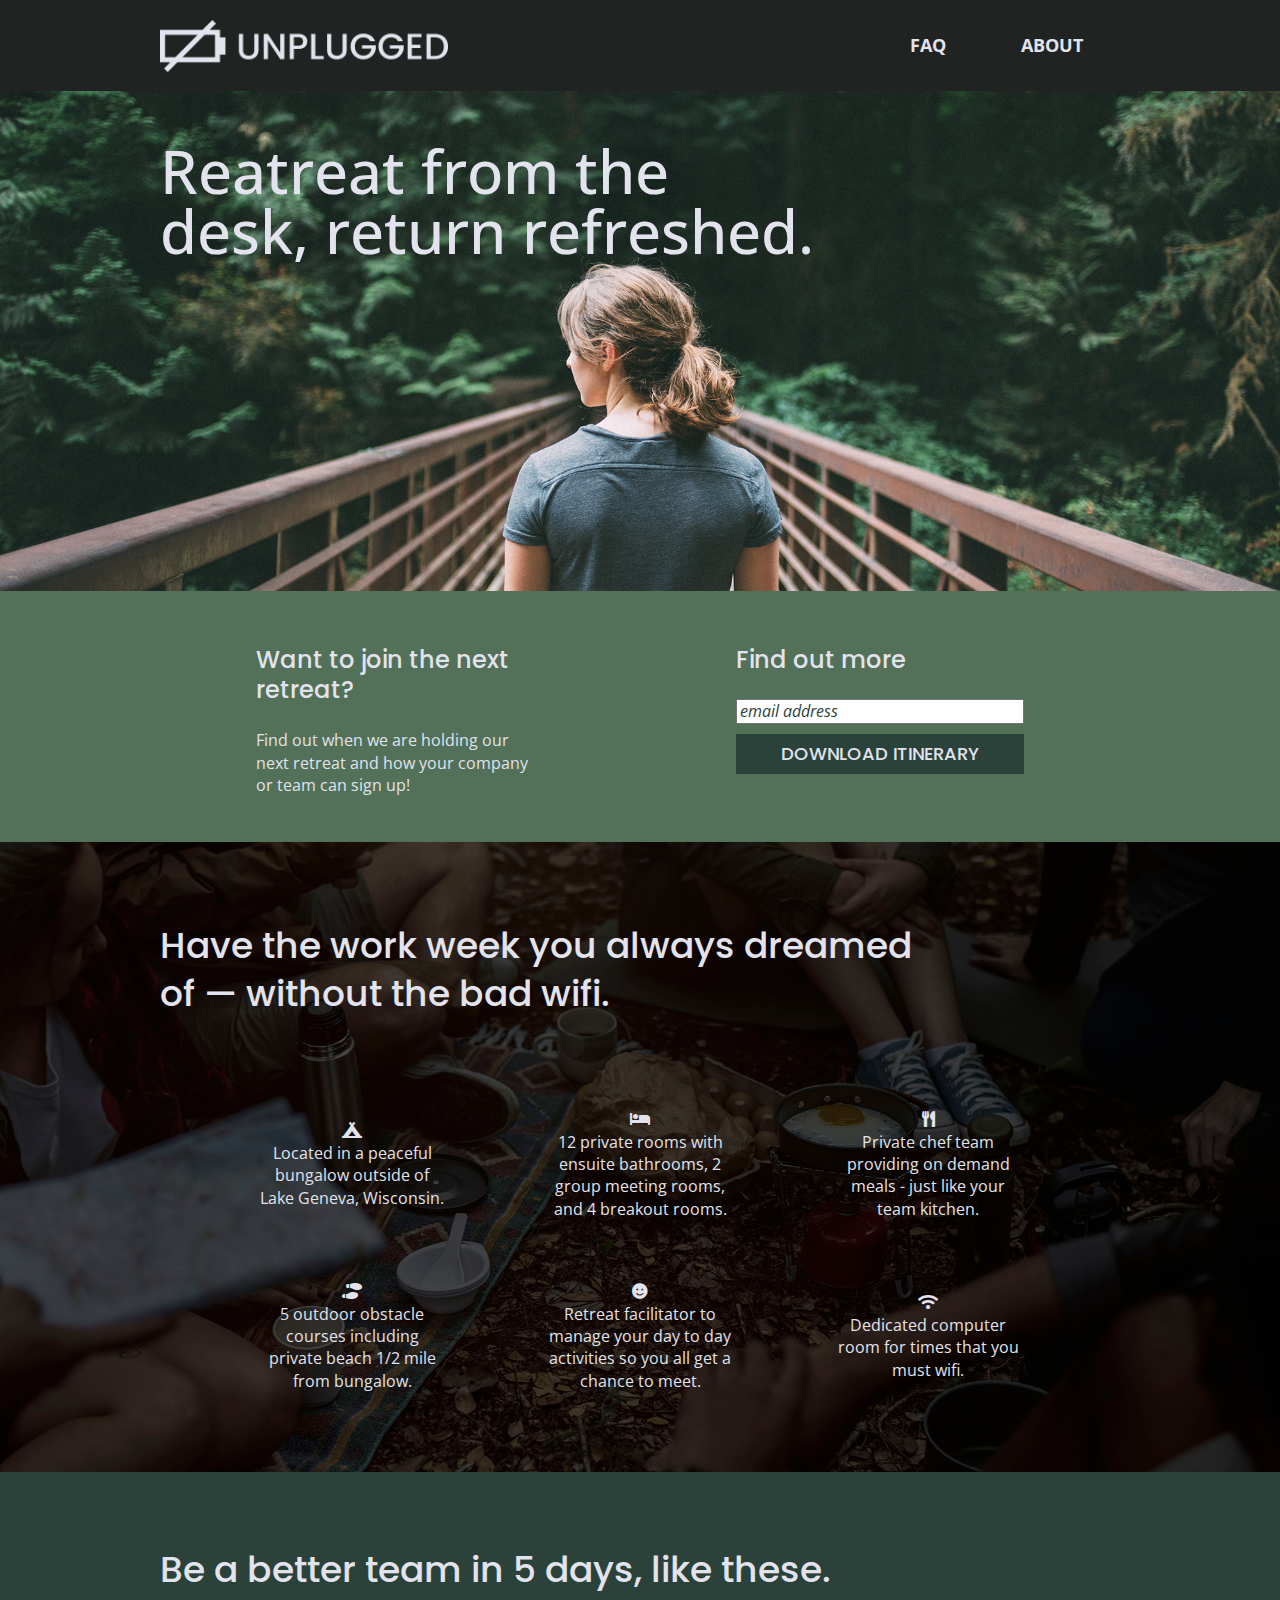
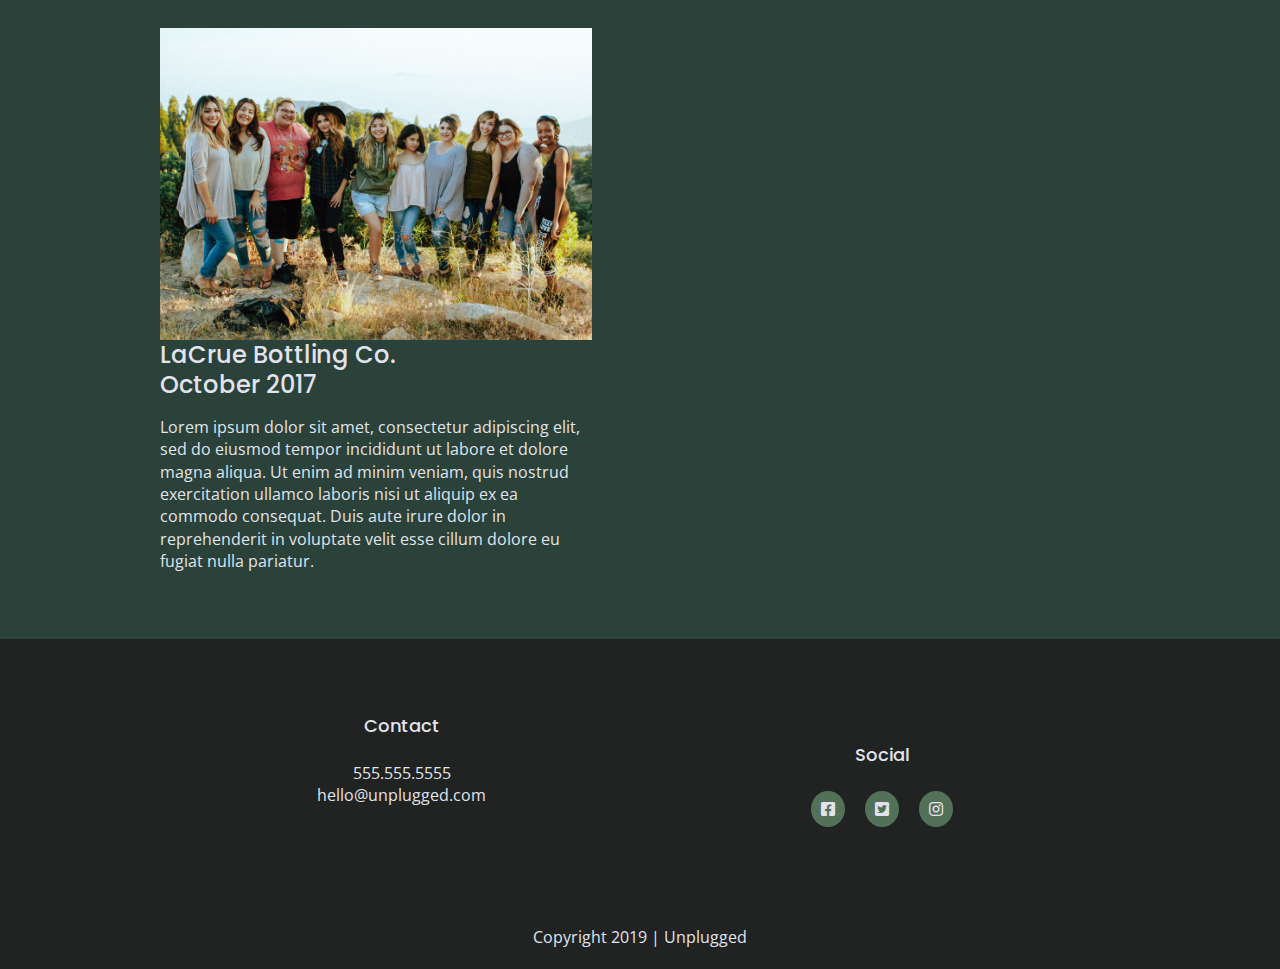
==== commit de66757d: "adding images to homepage" ====
--- a/index.html
+++ b/index.html
@@ -25,9 +25,9 @@
  
 <header>
   <div class="content-wrapper">
-    <a href="#">
-      <img src="" alt="unplugged logo" />
-    </a>
+      <figure>
+      <img src="img/unpluggedlogo.png" alt="unplugged logo" />
+      </figure>
     <div class="header-divider"></div>
       <nav>
         <ul>
@@ -97,6 +97,9 @@
         <h2>Be a better team in 5 days, like these.</h2>
         <div class="reviews-content">
         <article>
+          <figure>
+            <img src="img/unplugged-retreat-lacrue.jpg" />
+          </figure>
             <h3>LaCrue Bottling Co. October 2017</h3>
             <p>Lorem ipsum dolor sit amet, consectetur adipiscing elit, sed do eiusmod tempor incididunt ut labore et dolore magna aliqua. Ut enim ad minim veniam, quis nostrud exercitation ullamco laboris nisi ut aliquip ex ea commodo consequat. Duis aute irure dolor in reprehenderit in voluptate velit esse cillum dolore eu fugiat nulla pariatur.</p>
         </article>
--- a/css/main.css
+++ b/css/main.css
@@ -107,46 +107,45 @@
   background-color: #2f342b;
   font-family: "Open Sans", sans-serif;
   font-size: 1em;
+  text-align: left;
+  color: #e2e3ed;
 }
 
 ol,
 ul {
-  list-style: none;
-  text-decoration: none;
-  text-transform: capitalize;
+  list-style-type: none;
 
 }
 
 a {
   color: #e2e3ed;
   text-decoration: none;
-
 }
 
 h1 {
-  font-family: "Poppins", sans-serif;
-  font-size: 2.625em;
-  font-weight: lighter;
+  font-size: 2.25em;
 }
 
 h2 {
   font-family: "Poppins", sans-serif;
-  font-size: 2em;
-  font-weight: lighter;
+  font-size: 1.875em;
+  font-weight: 500;
 }
 
 h3,
 h4 {
   font-family: "Poppins", sans-serif;
-  font-size: 1.25em;
-  font-weight: lighter;
+  font-size: 1.125em;
+  font-weight: 500;
 }
 
 img {
+  width: 100%;
 
 }
 
 figure {
+  margin: 0;
 
 }
 
@@ -177,6 +176,7 @@
   justify-content: center;
   align-items: center;
   flex-flow: row wrap;
+  background-color: #202322;
 }
 
 header {
@@ -191,7 +191,16 @@
   margin: 0;
 }
 
+header figure {
+  width: 60%;
+  display: flex;
+  justify-content: center;
+  align-items: center;
+  flex-flow: row wrap;
+}
+
 .header-divider {
+  background: #3a3a3a; 
   width: 100%;
   height: 1px;
   margin: 10px 0 20px 0;
@@ -199,10 +208,13 @@
 
 header nav {
   display: flex;
-  justify-content: space-between;
+  justify-content: space-around;
   align-items: center;
   flex-flow: row wrap;
   width: 60%;
+  font-size: 1.125em;
+  font-weight: 700;
+  text-transform: uppercase;
 }
 
 header nav ul {
@@ -213,7 +225,7 @@
 
 footer {
   flex-direction: column;
-  color: white;
+  text-align: center;
 }
 
 footer p {
@@ -222,62 +234,68 @@
 
 footer .content-wrapper {
   width: 55%;
-  margin: 50px;
+  margin: 50px 0;
 }
 
 footer .contact {
   margin-bottom: 50px;
 }
 
-footer .social,
-footer .contact {
-  display: flex;
-  justify-content: center;
-  align-items: center;
-  flex-flow: column wrap;
-}
-
-
 footer .social-icons {
   display: flex; 
-  justify-content: space-between;
-  align-items: center;
-  margin-bottom: 50px;
+  justify-content: space-around;
+  align-items: center;
+}
+
+footer .social-icons p {
+  display: flex;
+  justify-content: center;
+  align-items: center;
 }
 
 .fab {
-  padding: 0 20px;
+  padding: 10px;
+  border-radius: 50%;
+  background-color: #527158;
+}
+
+.footer-divider {
+  margin: 20px 0;
 }
 
 /*-------- hero area --------*/
 
 .hero-area {
-  display: flex;
-  justify-content: center;
-  flex-flow: row wrap;
-}
-
+  background-image: url('../img/hero.jpg');
+  background-size: cover;
+  background-position: center;
+  display: flex;
+  justify-content: center;
+  flex-flow: row wrap;
+  min-height: 500px;
+}
 
 aside {
   display: flex;
   justify-content: center;
   align-items: center;
   flex-flow: row wrap;
-
-}
-
-aside .content-wrapper {
   background-color: #527158;
-  color: white;
+}
+
+aside .form {
+  margin-top: 30px;
 }
 
 /*-----features------*/
 
 .features {
-  display: flex;
-  justify-content: center;
-  flex-flow: row wrap;
-  color: white;
+  background-image: url('../img/unplugged-retreat-features.jpg');
+  background-size: cover;
+  background-position: center;
+  display: flex;
+  justify-content: center;
+  flex-flow: row wrap;
 }
 
 .features h2 {
@@ -300,7 +318,7 @@
 
 .features p {
   margin: 0;
-
+  text-align: center;
 }
 
 
@@ -310,22 +328,19 @@
   display: flex;
   justify-items: center;
   flex-flow: row wrap;
-
+  background-color: #2a423a;
 } 
 
-.reviews .content-wrapper {
-  background-color: #2a423a;
-  color: white;
-}
 
 .reviews h2 {
   margin-bottom: 40px;
+  line-height: 1;
 
 }
 
 .reviews h3 {
   width: 55%;
-  margin: 20px;
+  margin: 20px 0;
 }
 
 
@@ -394,7 +409,7 @@
 /*-----form------*/
 aside .form-items,
 aside .form {
-  margin: 30px 0;
+  margin: 10px 0;
 }
  
 input[type=text] {
@@ -407,7 +422,7 @@
 input[type=button] {
   width: 100%;
   padding: 10px 0;
-  margin-top: 20px;
+  margin-top: 10px;
   background-color: #2a423a;
   font-family: 'Poppins', Helvetica, Arial, sans-serif;
   font-weight: 500;
@@ -416,6 +431,10 @@
   border: none;
   text-align: center;
   text-transform: uppercase;
+}
+
+img {
+  width: 100%;
 }
 
 /* ==========================================================================
@@ -509,9 +528,20 @@
 
 @media only screen and (min-width: 768px) {
 
+
+  h2 {
+    font-size: 2.25em;
+    line-height: 1.333;
+  }
+
+  h3 {
+    font-size: 1.5em;
+    line-height: 1.25;
+  }
+
   .content-wrapper {
     max-width: 640px;
-    margin: 100px 0;
+    margin: 50px 0;
   }
 
   /*------header-------*/
@@ -525,17 +555,28 @@
     justify-content: space-between;
   }
 
+  header figure {
+    width: 30%;
+  }
 
   header nav {
-    width: 20%;
+    width: 30%;
   }
 
   header nav ul {
-    justify-content: space-between;
+    justify-content: space-around;
   }
 
   .header-divider {
     display: none;
+  }
+
+  /*-------hero------*/
+  .hero-area h1 {
+    font-size: 3em;
+    line-height: 1;
+    margin: 0;
+    font-weight: 500;
   }
 
 /*------aside---------*/
@@ -544,6 +585,7 @@
     display: flex;
     justify-content: space-between;
     flex-flow: row wrap;
+    margin: 20px 0;
   }
 
   .form-items,
@@ -590,7 +632,7 @@
 
   .footer-items {
     display: flex;
-    justify-content: space-between;
+    justify-content: space-around;
     align-items: center;
   }
 
@@ -604,10 +646,11 @@
     display: flex;
     justify-content: space-between;
     align-items: center;
+    color: white;
   }
 
   .mission-items p {
-    width: 40%;
+    width: 45%;
   }
 
 
@@ -621,6 +664,7 @@
     align-items: flex-start;
   }
 
+
   /*-----faq-----*/
 
   .faq .content-wrapper {
@@ -639,15 +683,18 @@
 
 @media only screen and (min-width: 1200px) {
 
+  
+
   .content-wrapper {
     max-width: 960px;
-    margin: 100px 0;
+    margin: 50px 0;
   }
 
   /*------hero-----*/
 
   .hero-area h1 {
-    width: 65%;
+    font-size: 3.75em;
+    width: 70%;
   }
 
   /*-----aside-----*/
@@ -675,7 +722,6 @@
 
   footer .content-wrapper {
     width: 80%;
-    background-color: #202322;
   }
 
   /*------about------*/
@@ -775,3 +821,4 @@
   }
 }
 
+}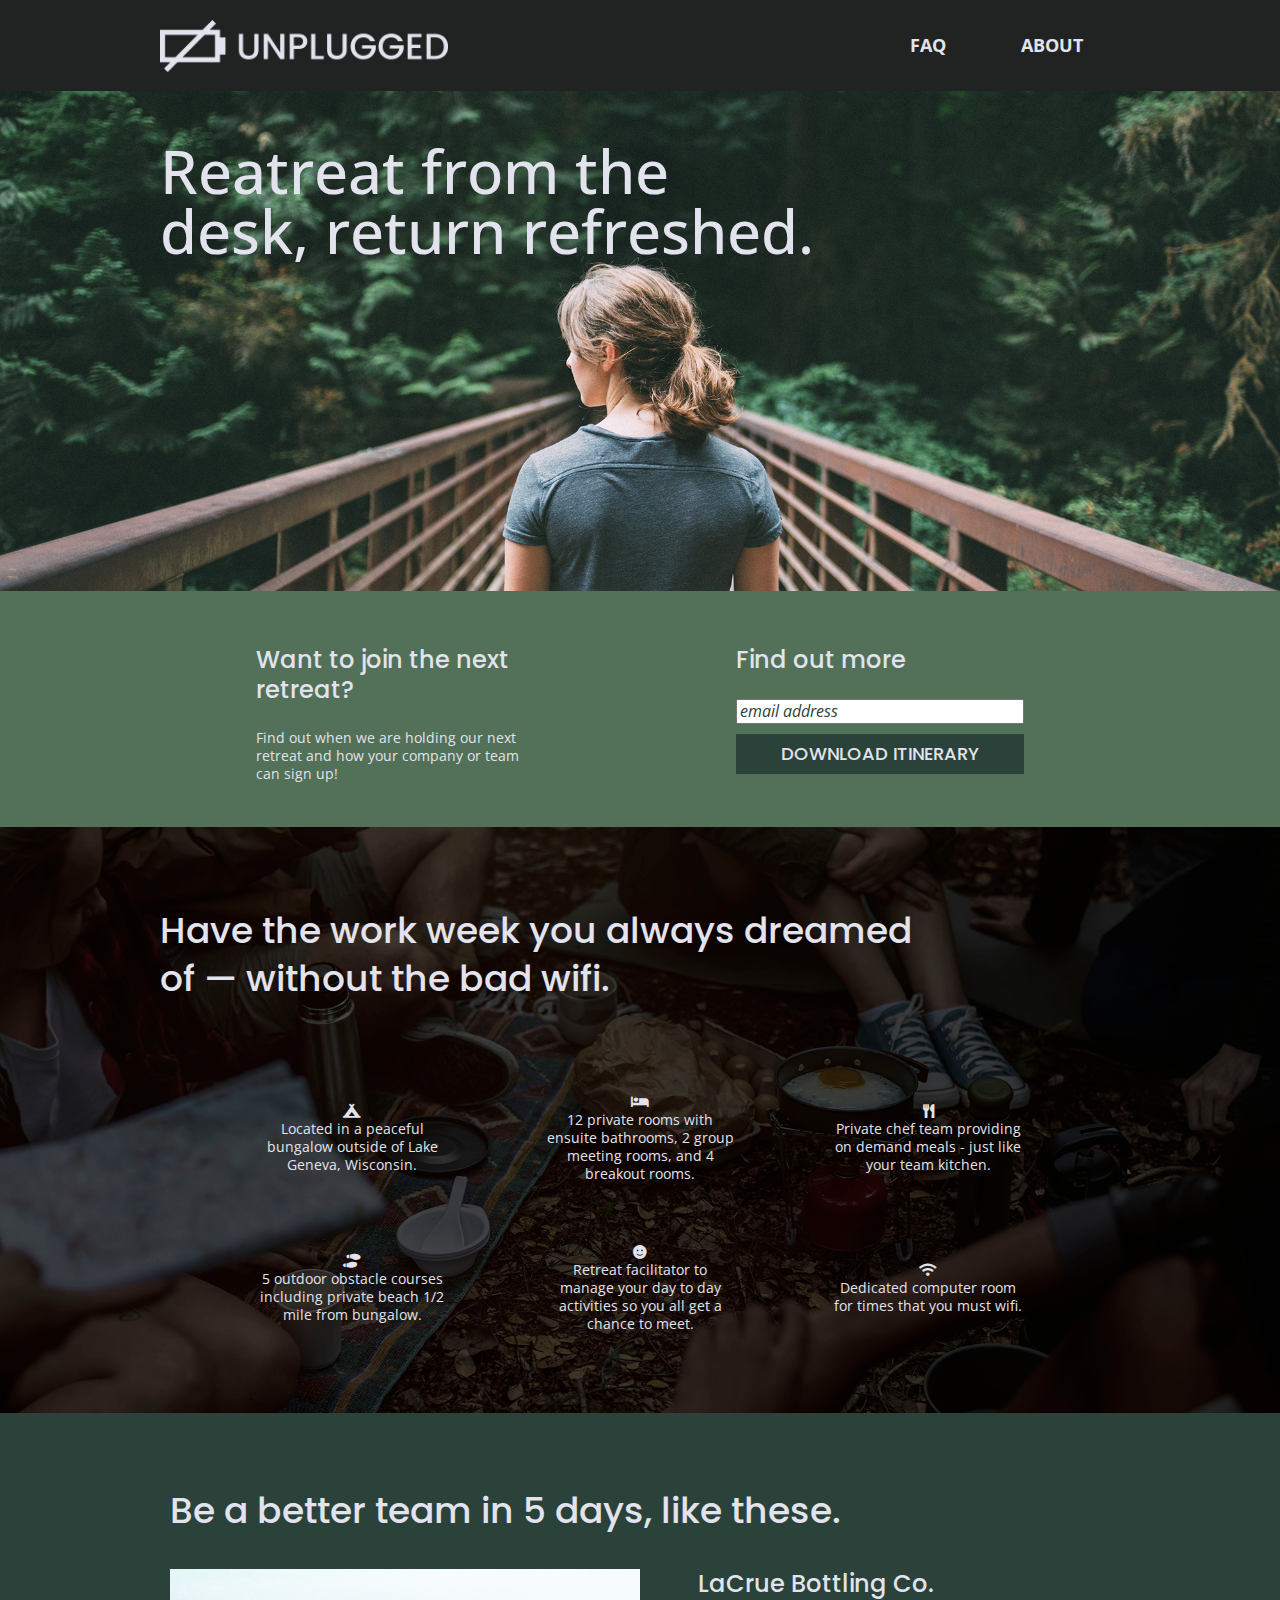
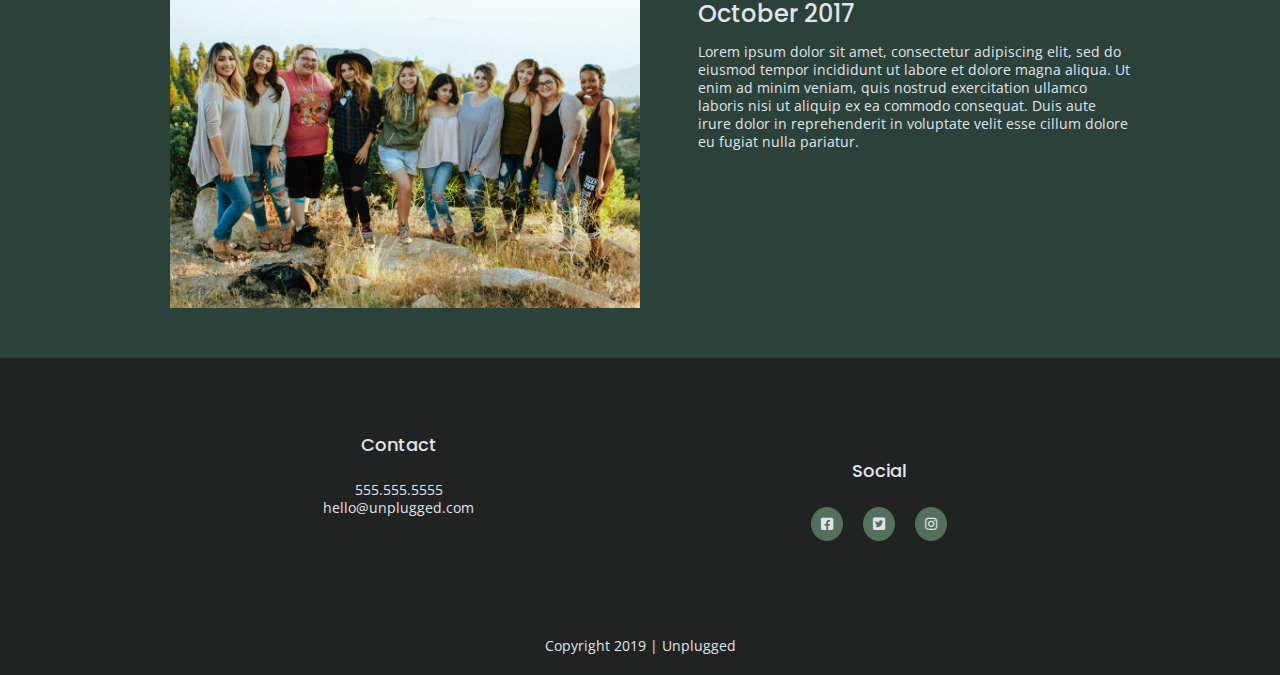
==== commit 33ec0124: "a few tweaks" ====
--- a/index.html
+++ b/index.html
@@ -95,15 +95,15 @@
   <section class="reviews">
     <div class="content-wrapper">
         <h2>Be a better team in 5 days, like these.</h2>
-        <div class="reviews-content">
         <article>
           <figure>
             <img src="img/unplugged-retreat-lacrue.jpg" />
           </figure>
+          <div>
             <h3>LaCrue Bottling Co. October 2017</h3>
             <p>Lorem ipsum dolor sit amet, consectetur adipiscing elit, sed do eiusmod tempor incididunt ut labore et dolore magna aliqua. Ut enim ad minim veniam, quis nostrud exercitation ullamco laboris nisi ut aliquip ex ea commodo consequat. Duis aute irure dolor in reprehenderit in voluptate velit esse cillum dolore eu fugiat nulla pariatur.</p>
+        </div>
         </article>
-        </div>
       </div>
     </section>
 
--- a/css/main.css
+++ b/css/main.css
@@ -139,6 +139,11 @@
   font-weight: 500;
 }
 
+p {
+  font-size: 0.875em;
+  line-height: 1.285;
+}
+
 img {
   width: 100%;
 
@@ -331,11 +336,13 @@
   background-color: #2a423a;
 } 
 
+.reviews .content-wrapper {
+  padding-left: 20px;
+}
 
 .reviews h2 {
   margin-bottom: 40px;
   line-height: 1;
-
 }
 
 .reviews h3 {
@@ -343,7 +350,12 @@
   margin: 20px 0;
 }
 
-
+.reviews figure {
+  display: flex;
+  justify-content: center;
+  align-items: center;
+  flex-flow: row wrap;
+}
 
 
 /*
@@ -615,16 +627,22 @@
     flex-flow: row wrap;
   }
 
-  .reviews-article {
+  .reviews article {
     display: flex;
     justify-content: space-between;
   }
 
-  .reviews-content {
+  .reviews figure,
+  .reviews article div {
     width: 49%;
   }
 
-  .reviews-content h3 {
+  .reviews h2 {
+    width: 90%;
+  }
+
+  .reviews h3 {
+    width: 75%;
     margin: 0;
   }
 
@@ -716,7 +734,7 @@
     flex-basis: 30%;  
   }
 
-  .reviews-content{
+  .reviews article div {
     width: 45%;
   }
 
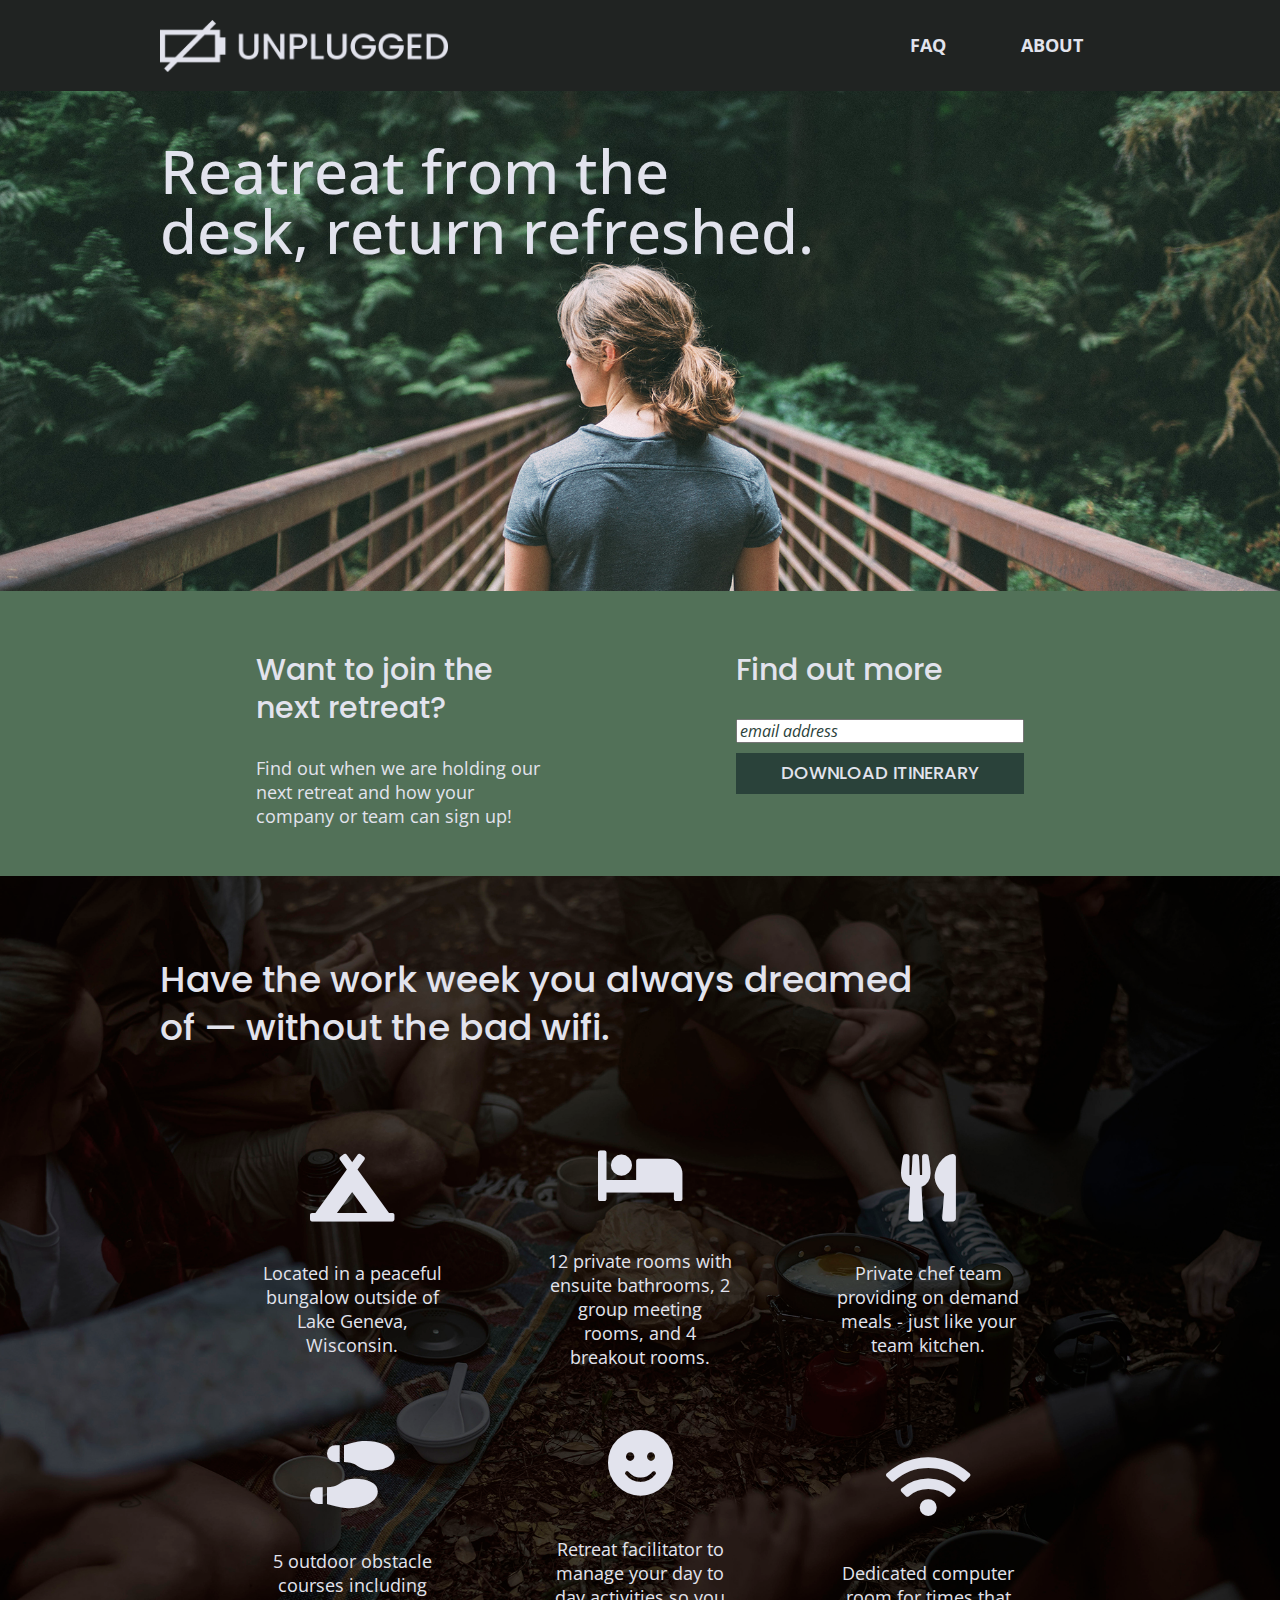
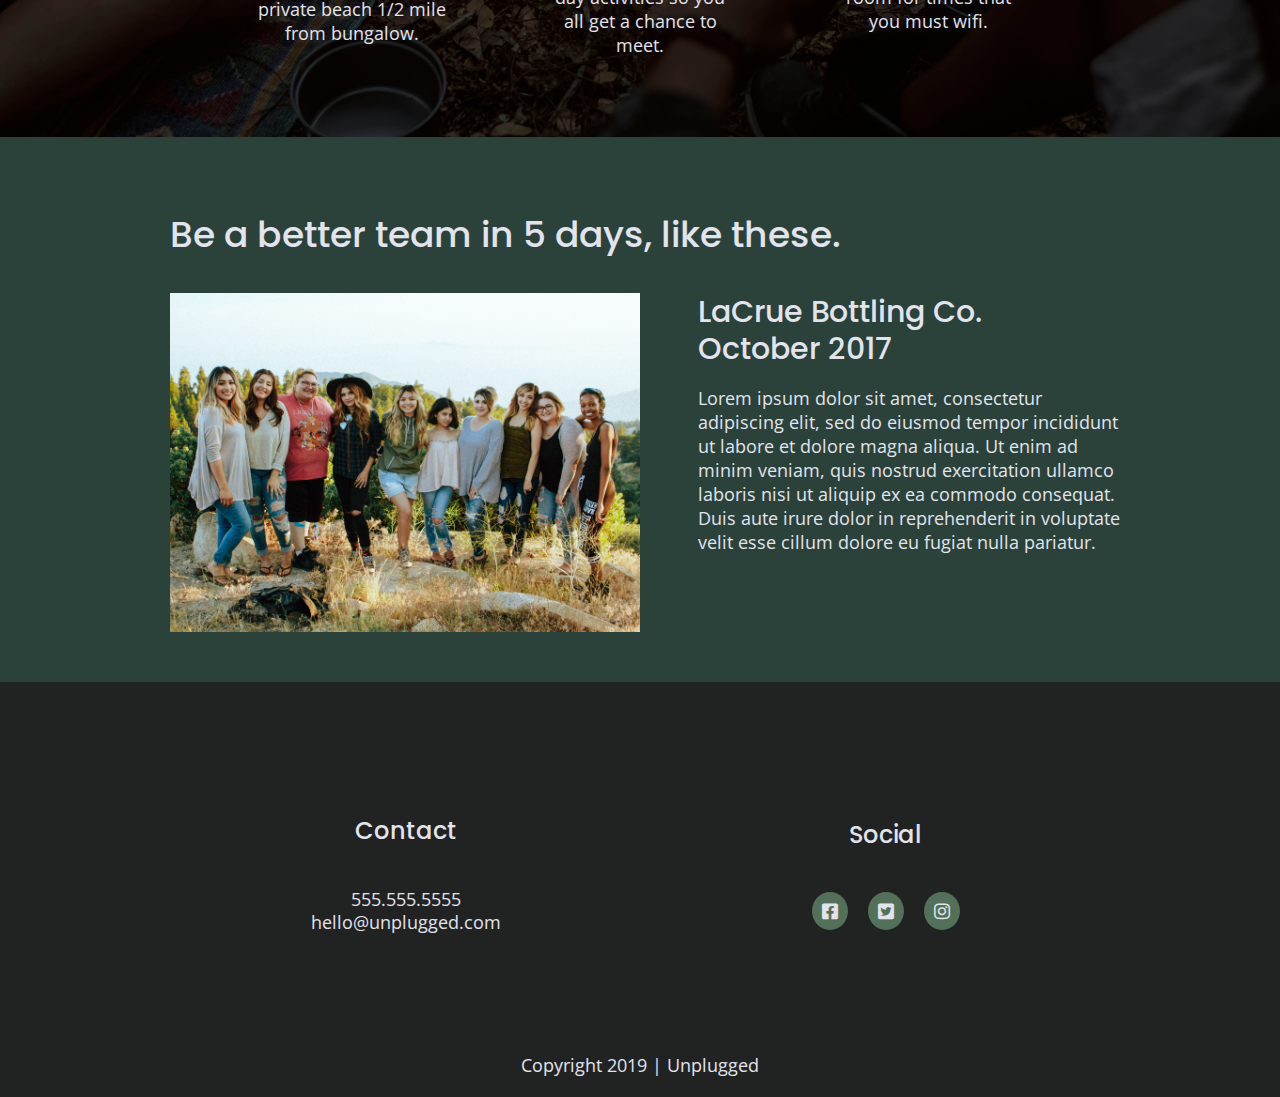
==== commit b7348c3b: "a few more size/layout edits" ====
--- a/index.html
+++ b/index.html
@@ -26,7 +26,7 @@
 <header>
   <div class="content-wrapper">
       <figure>
-      <img src="img/unpluggedlogo.png" alt="unplugged logo" />
+      <a href="#"><img src="img/unpluggedlogo.png" alt="unplugged logo" /></a>
       </figure>
     <div class="header-divider"></div>
       <nav>
--- a/css/main.css
+++ b/css/main.css
@@ -288,6 +288,10 @@
   background-color: #527158;
 }
 
+aside .content-wrapper {
+  margin: 20px 0;
+}
+
 aside .form {
   margin-top: 30px;
 }
@@ -305,6 +309,7 @@
 
 .features h2 {
   margin-bottom: 60px;
+  width: 90%;
 }
 
 .features article {
@@ -326,6 +331,10 @@
   text-align: center;
 }
 
+.features i {
+  font-size: 3.75em;
+  margin-bottom: 40px;
+}
 
 /*-----reviews------*/
 
@@ -371,6 +380,23 @@
   justify-content: center;
   align-items: center;
   flex-flow: row wrap;
+  background-color: #527158;
+}
+
+.map figure {
+  position: relative;
+  padding-bottom: 80%;
+  height: 0;
+  width: 100%;
+  overflow: hidden;
+}
+
+.map iframe {
+  position: absolute;
+  top: 0;
+  left: 0;
+  width: 100%;
+  height: 100%;
 }
 
 .contact-info {
@@ -378,7 +404,7 @@
   justify-content: center;
   align-items: center;
   flex-flow: row wrap;
-
+  background-color: #2a423a;
 }
 
 p .contact-info {
@@ -399,6 +425,7 @@
   justify-content: center;
   align-items: center;
   flex-flow: row wrap;
+  background-color: #527158;
 }
 
 .faq .content-wrapper {
@@ -435,6 +462,7 @@
   width: 100%;
   padding: 10px 0;
   margin-top: 10px;
+  margin-bottom: 0;
   background-color: #2a423a;
   font-family: 'Poppins', Helvetica, Arial, sans-serif;
   font-weight: 500;
@@ -602,7 +630,7 @@
 
   .form-items,
   .form {
-    width: 35%;
+    width: 45%;
     margin: 0;
   }
 
@@ -648,14 +676,37 @@
 
 /*------foooter------*/
 
+  footer .content-wrapper {
+    width: 65%;
+    margin: 100px 0;
+  }
+
   .footer-items {
     display: flex;
     justify-content: space-around;
     align-items: center;
+    flex-direction: row;
+  }
+
+  footer .contact {
+    margin-bottom: 0;
+  }
+
+  footer h4 {
+    font-size: 1.5em;
+    margin-bottom: 40px;
+  }
+
+  footer p {
+    line-height: 1.285;
   }
 
   .social-icons p {
     padding: 0 10px;
+  }
+
+  .footer-divider {
+    width: 100%;
   }
 
   /*----about----*/
@@ -664,13 +715,16 @@
     display: flex;
     justify-content: space-between;
     align-items: center;
-    color: white;
   }
 
   .mission-items p {
     width: 45%;
-  }
-
+    font-size: 1.125em;
+  }
+
+  .map figure {
+    padding-bottom: 45.5%;
+  }
 
   .contact-info .content-wrapper h2 {
     width: 80%;
@@ -682,6 +736,9 @@
     align-items: flex-start;
   }
 
+  .contact-items h4 {
+    font-size: 1.5em;
+  }
 
   /*-----faq-----*/
 
@@ -690,23 +747,41 @@
   }
 
   .faq h2 {
-    width: 80%;
+    width: 100%;
   }
 
   .faq-question {
-    flex-basis: 40%;
+    flex-basis: 45%;
+  }
+
+  .faq h4,
+  .faq p {
+    font-size: 0.875em;
+    line-height: 1.125;
   }
 
 }
 
 @media only screen and (min-width: 1200px) {
 
-  
+  h2 {
+    font-size: 2.25em;
+  }
+
+  h3, 
+  h4 {
+    font-size: 1.875em;
+  }
+
+  p {
+    font-size: 1.125em;
+    line-height: 1.333;
+  }
 
   .content-wrapper {
     max-width: 960px;
-    margin: 50px 0;
-  }
+  }
+  
 
   /*------hero-----*/
 
@@ -743,23 +818,44 @@
   }
 
   /*------about------*/
+  .map figure {
+    padding-bottom: 37.5%;
+  }
+
   .mission h2,
   .contact-info h2 {
     width: 100%;
+    font-size: 3em;
   }
 
   .contact-info h2 {
     margin-bottom: 10px;
   }
 
+  .contact-items h4 {
+    font-size: 1.875em;
+  }
+
+  .contact-items p {
+    font-size: 1.125em;
+    line-height: 1;
+  }
+
   /*------faq----------*/
 
   .faq h2 {
     width: 100%;
+    font-size: 3em;
   }
 
   .faq-question {
-    flex-basis: 35%;
+    flex-basis: 45%;
+  }
+
+  .faq h4,
+  .faq p {
+    font-size: 1.125em;
+    line-height: 1;
   }
 
 @media only screen and (min-width: 35em) {
